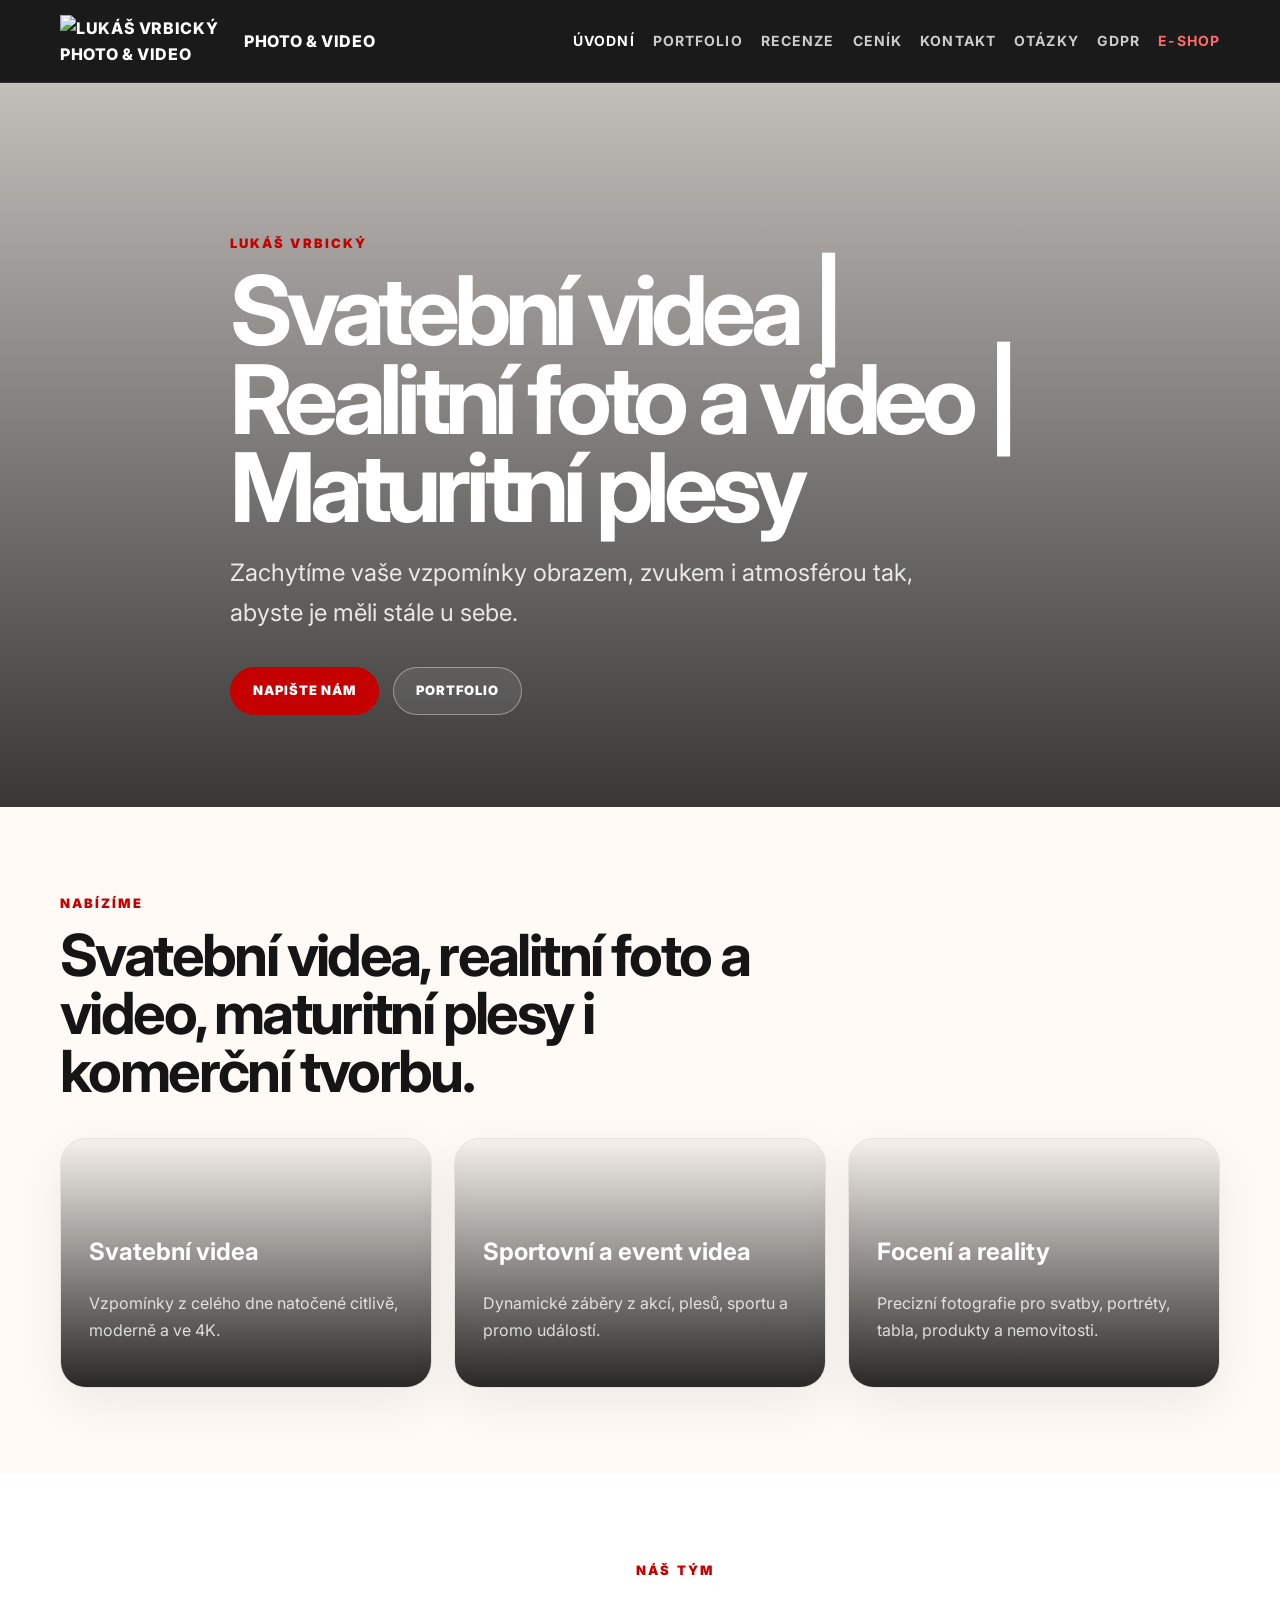
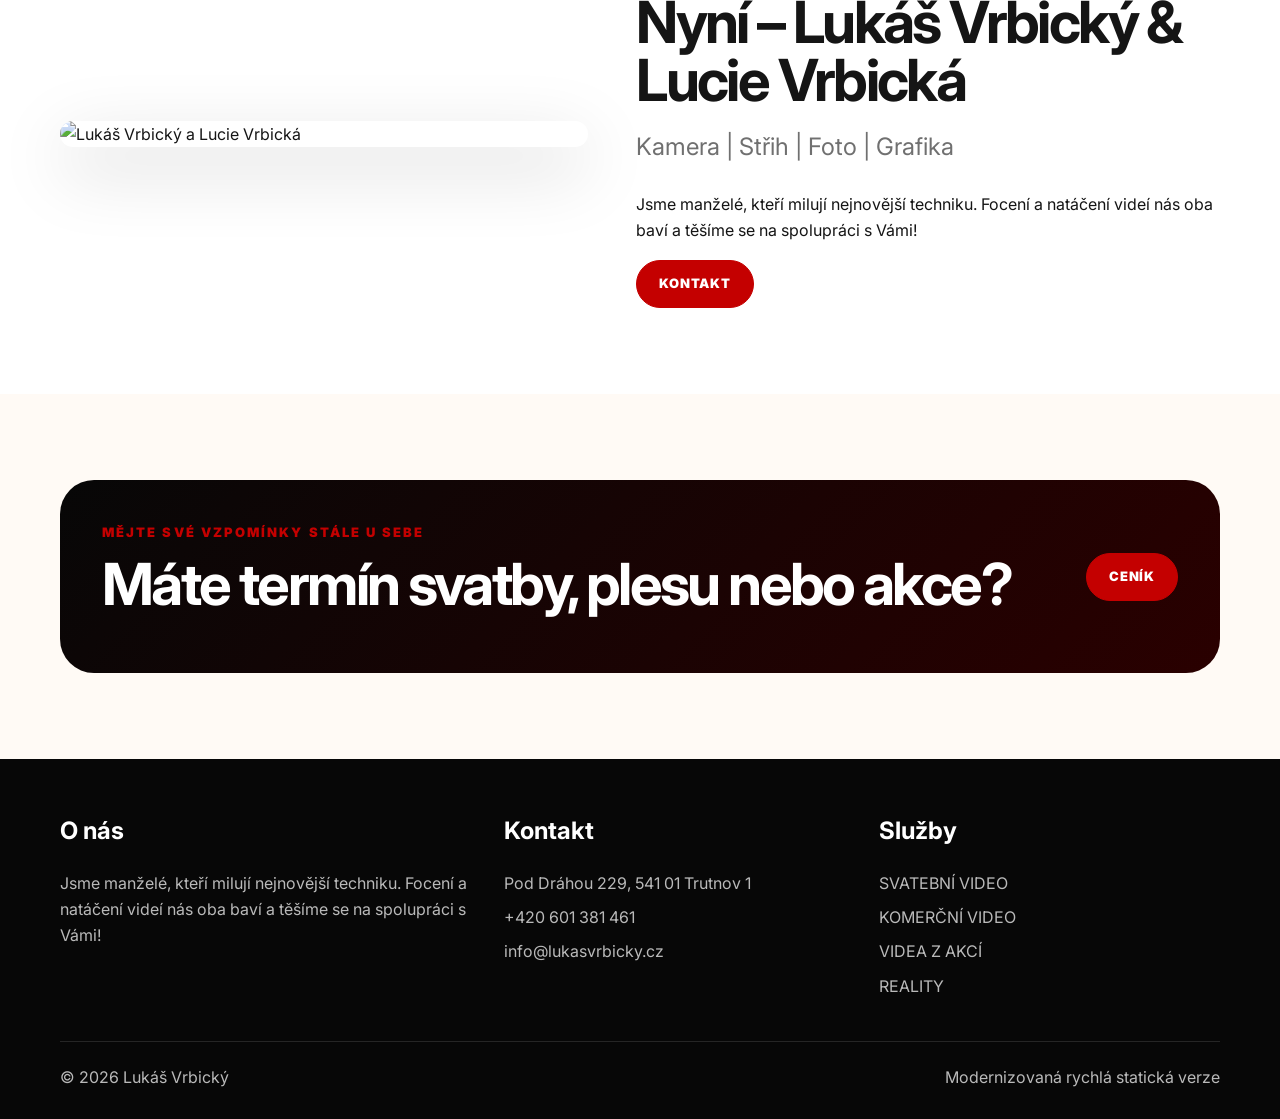
==== index.html @ 6b1851ac "Merge branch 'main' into codex/vytvorit-novou-verzi-webovych-stranek-ywqjol" ====
<!doctype html>
<html lang="cs">
<head>
  <meta charset="utf-8">
  <meta name="viewport" content="width=device-width, initial-scale=1">
  <meta name="description" content="Svatební videa, realitní foto a video a maturitní plesy.">
  <title>Úvodní | Lukáš Vrbický Photo & Video</title>
  <link rel="preconnect" href="https://fonts.googleapis.com">
  <link rel="preconnect" href="https://fonts.gstatic.com" crossorigin>
  <link href="https://fonts.googleapis.com/css2?family=Inter:wght@400;600;700;800;900&display=swap" rel="stylesheet">
  <link rel="stylesheet" href="styles.css">
</head>
<body>
<header class="site-header">
  <div class="container header-inner">
    <a class="logo" href="index.html"><img src="https://lukasvrbicky.cz/wp-content/uploads/2019/08/finalWhite.png" alt="Lukáš Vrbický Photo & Video" loading="eager"><span>Photo & Video</span></a>
    <button class="nav-toggle" data-nav-toggle type="button" aria-expanded="false">Menu</button>
    <nav class="nav" data-nav><a class="active" href="index.html">Úvodní</a><a class="" href="portfolio.html">Portfolio</a><a class="" href="recenze.html">Recenze</a><a class="" href="cenik.html">Ceník</a><a class="" href="kontakt.html">Kontakt</a><a class="" href="otazky.html">Otázky</a><a class="" href="gdpr.html">GDPR</a><a class="eshop" href="https://motis.cz/">E-shop</a></nav>
  </div>
</header>
<main><section class="hero"><div class="container hero-content"><p class="eyebrow">Lukáš Vrbický</p><h1>Svatební videa | Realitní foto a video | Maturitní plesy</h1><p class="lead">Zachytíme vaše vzpomínky obrazem, zvukem i atmosférou tak, abyste je měli stále u sebe.</p><div class="actions"><a class="button primary" href="kontakt.html">Napište nám</a><a class="button light" href="portfolio.html">Portfolio</a></div></div></section><section class="section"><div class="container"><div class="section-head"><p class="eyebrow">Nabízíme</p><h2>Svatební videa, realitní foto a video, maturitní plesy i komerční tvorbu.</h2></div><div class="grid grid-3">
<article class="card service-card" style="--image:url(https://lukasvrbicky.cz/wp-content/uploads/2019/12/cover-1200x600.jpg)"><h3>Svatební videa</h3><p>Vzpomínky z celého dne natočené citlivě, moderně a ve 4K.</p></article>
<article class="card service-card" style="--image:url(https://lukasvrbicky.cz/wp-content/uploads/2018/10/downhill_cover.jpg)"><h3>Sportovní a event videa</h3><p>Dynamické záběry z akcí, plesů, sportu a promo událostí.</p></article>
<article class="card service-card" style="--image:url(https://lukasvrbicky.cz/wp-content/uploads/2018/02/laska.jpg)"><h3>Focení a reality</h3><p>Precizní fotografie pro svatby, portréty, tabla, produkty a nemovitosti.</p></article>
</div></div></section><section class="section alt"><div class="container split"><img class="team-photo" src="https://lukasvrbicky.cz/wp-content/uploads/2025/09/nas_tym_rodina.jpg" alt="Lukáš Vrbický a Lucie Vrbická" loading="lazy"><div><p class="eyebrow">Náš tým</p><h2>Nyní – Lukáš Vrbický & Lucie Vrbická</h2><p class="lead" style="color:var(--muted)">Kamera | Střih | Foto | Grafika</p><p>Jsme manželé, kteří milují nejnovější techniku. Focení a natáčení videí nás oba baví a těšíme se na spolupráci s Vámi!</p><a class="button primary" href="kontakt.html">Kontakt</a></div></div></section><section class="section"><div class="container cta"><div><p class="eyebrow">Mějte své vzpomínky stále u sebe</p><h2>Máte termín svatby, plesu nebo akce?</h2></div><a class="button primary" href="cenik.html">Ceník</a></div></section></main>
<footer class="footer">
  <div class="container footer-grid">
    <div><h3>O nás</h3><p>Jsme manželé, kteří milují nejnovější techniku. Focení a natáčení videí nás oba baví a těšíme se na spolupráci s Vámi!</p></div>
    <div><h3>Kontakt</h3><a href="https://maps.google.com/?q=Pod+Dr%C3%A1hou+229,+541+01+Trutnov">Pod Dráhou 229, 541 01 Trutnov 1</a><a href="tel:+420601381461">+420 601 381 461</a><a href="mailto:info@lukasvrbicky.cz">info@lukasvrbicky.cz</a></div>
    <div><h3>Služby</h3><a href="portfolio.html">SVATEBNÍ VIDEO</a><a href="portfolio.html">KOMERČNÍ VIDEO</a><a href="portfolio.html">VIDEA Z AKCÍ</a><a href="portfolio.html">REALITY</a></div>
  </div>
  <div class="container footer-bottom"><span>© <span data-year></span> Lukáš Vrbický</span><span>Modernizovaná rychlá statická verze</span></div>
</footer>
<script src="script.js"></script>
</body>
</html>
---- styles.css ----
:root {
  --red: #c40000;
  --red-dark: #8e0000;
  --black: #070707;
  --ink: #151515;
  --muted: #707070;
  --line: #e8e2dc;
  --paper: #fffaf5;
  --white: #ffffff;
  --shadow: 0 22px 70px rgba(0, 0, 0, .18);
}
* { box-sizing: border-box; }
html { scroll-behavior: smooth; }
body { margin: 0; font-family: Inter, Arial, sans-serif; color: var(--ink); background: var(--paper); line-height: 1.65; }
a { color: inherit; text-decoration: none; }
img { max-width: 100%; display: block; }
.container { width: min(1160px, calc(100% - 40px)); margin: 0 auto; }
.site-header { position: sticky; top: 0; z-index: 20; background: rgba(7,7,7,.92); backdrop-filter: blur(18px); border-bottom: 1px solid rgba(255,255,255,.1); }
.header-inner { min-height: 82px; display: flex; align-items: center; justify-content: space-between; gap: 24px; }
.logo { display: flex; align-items: center; gap: 14px; color: var(--white); font-weight: 800; letter-spacing: .04em; text-transform: uppercase; }
.logo img { width: 170px; height: auto; }
.nav { display: flex; align-items: center; gap: 18px; color: rgba(255,255,255,.78); font-size: 14px; font-weight: 700; text-transform: uppercase; letter-spacing: .08em; }
.nav a:hover, .nav a.active { color: var(--white); }
.nav .eshop { color: #ff6b6b; }
.nav-toggle { display: none; background: transparent; border: 1px solid rgba(255,255,255,.25); color: #fff; border-radius: 999px; padding: 10px 14px; font-weight: 800; }
.hero { position: relative; min-height: 690px; display: grid; align-items: end; color: var(--white); background: linear-gradient(180deg, rgba(0,0,0,.24), rgba(0,0,0,.78)), var(--hero-image, url('https://lukasvrbicky.cz/wp-content/uploads/2019/12/cover-1200x600.jpg')) center/cover; }
.hero.compact { min-height: 360px; }
.hero-content { padding: 150px 0 92px; max-width: 820px; }
.eyebrow { margin: 0 0 12px; color: var(--red); font-weight: 900; letter-spacing: .16em; text-transform: uppercase; font-size: 13px; }
h1, h2, h3, p { margin-top: 0; }
h1 { font-size: clamp(46px, 8vw, 96px); line-height: .92; letter-spacing: -.065em; margin-bottom: 22px; }
h2 { font-size: clamp(32px, 5vw, 58px); line-height: 1; letter-spacing: -.045em; margin-bottom: 18px; }
h3 { font-size: 24px; line-height: 1.18; }
.lead { font-size: clamp(18px, 2vw, 24px); color: rgba(255,255,255,.86); max-width: 720px; }
.actions { display: flex; flex-wrap: wrap; gap: 14px; margin-top: 34px; }
.button { display: inline-flex; align-items: center; justify-content: center; min-height: 48px; padding: 0 22px; border-radius: 999px; border: 1px solid var(--line); font-weight: 900; text-transform: uppercase; letter-spacing: .06em; font-size: 13px; }
.button.primary { background: var(--red); border-color: var(--red); color: #fff; }
.button.primary:hover { background: var(--red-dark); }
.button.light { color: #fff; border-color: rgba(255,255,255,.38); background: rgba(255,255,255,.08); }
.section { padding: 86px 0; }
.section.alt { background: #fff; }
.section-head { max-width: 760px; margin-bottom: 38px; }
.grid { display: grid; gap: 22px; }
.grid-3 { grid-template-columns: repeat(3, 1fr); }
.grid-2 { grid-template-columns: repeat(2, 1fr); }
.card { background: #fff; border: 1px solid var(--line); border-radius: 26px; padding: 28px; box-shadow: 0 16px 50px rgba(0,0,0,.07); overflow: hidden; }
.service-card { min-height: 250px; display: flex; flex-direction: column; justify-content: flex-end; background: linear-gradient(180deg, rgba(0,0,0,.04), rgba(0,0,0,.84)), var(--image) center/cover; color: #fff; }
.service-card p { color: rgba(255,255,255,.8); }
.project-card { padding: 0; }
.project-card img { width: 100%; aspect-ratio: 16/10; object-fit: cover; }
.project-body { padding: 24px; }
.meta { color: var(--red); font-size: 13px; font-weight: 900; text-transform: uppercase; letter-spacing: .12em; }
.split { display: grid; grid-template-columns: .95fr 1.05fr; gap: 48px; align-items: center; }
.team-photo { border-radius: 32px; box-shadow: var(--shadow); }
.price { font-size: 42px; font-weight: 900; letter-spacing: -.04em; color: var(--red); }
.list { padding-left: 20px; color: var(--muted); }
.quote { border-left: 4px solid var(--red); padding-left: 20px; color: #333; }
.cta { background: linear-gradient(135deg, var(--black), #2a0000); color: #fff; border-radius: 34px; padding: 42px; display: flex; justify-content: space-between; gap: 30px; align-items: center; }
.footer { background: var(--black); color: rgba(255,255,255,.72); padding: 58px 0 28px; }
.footer-grid { display: grid; grid-template-columns: 1.2fr 1fr 1fr; gap: 34px; margin-bottom: 34px; }
.footer h3 { color: #fff; }
.footer a { display: block; margin: 8px 0; }
.footer-bottom { border-top: 1px solid rgba(255,255,255,.12); padding-top: 22px; display: flex; justify-content: space-between; gap: 20px; }
.form { display: grid; gap: 14px; }
.input, textarea, select { width: 100%; border: 1px solid var(--line); border-radius: 16px; padding: 14px 16px; font: inherit; background: #fff; }
textarea { min-height: 150px; }
@media (max-width: 900px) {
  .nav-toggle { display: inline-flex; }
  .nav { position: absolute; left: 20px; right: 20px; top: 82px; display: none; flex-direction: column; align-items: stretch; background: #111; border: 1px solid rgba(255,255,255,.14); border-radius: 22px; padding: 18px; }
  .nav.is-open { display: flex; }
  .grid-3, .grid-2, .split, .footer-grid { grid-template-columns: 1fr; }
  .hero { min-height: 620px; }
  .cta, .footer-bottom { flex-direction: column; align-items: flex-start; }
  .logo img { width: 132px; }
}
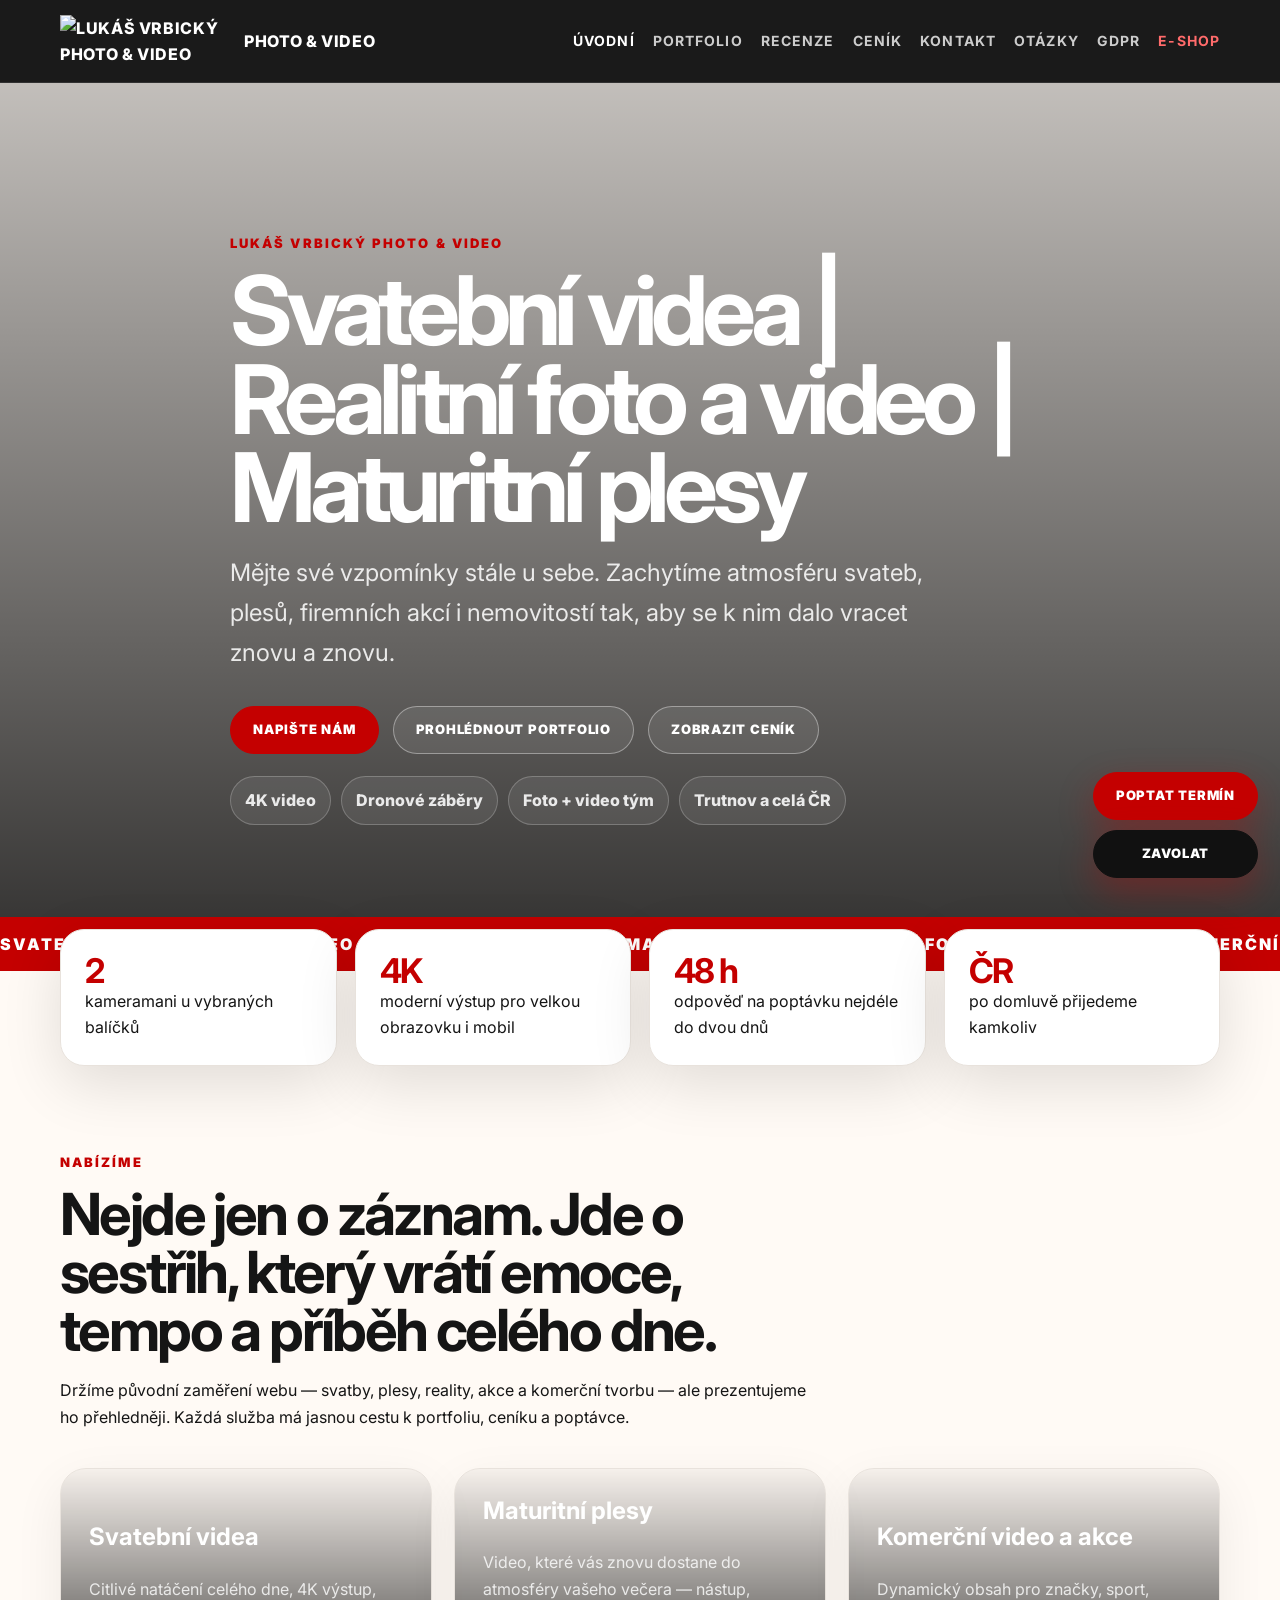
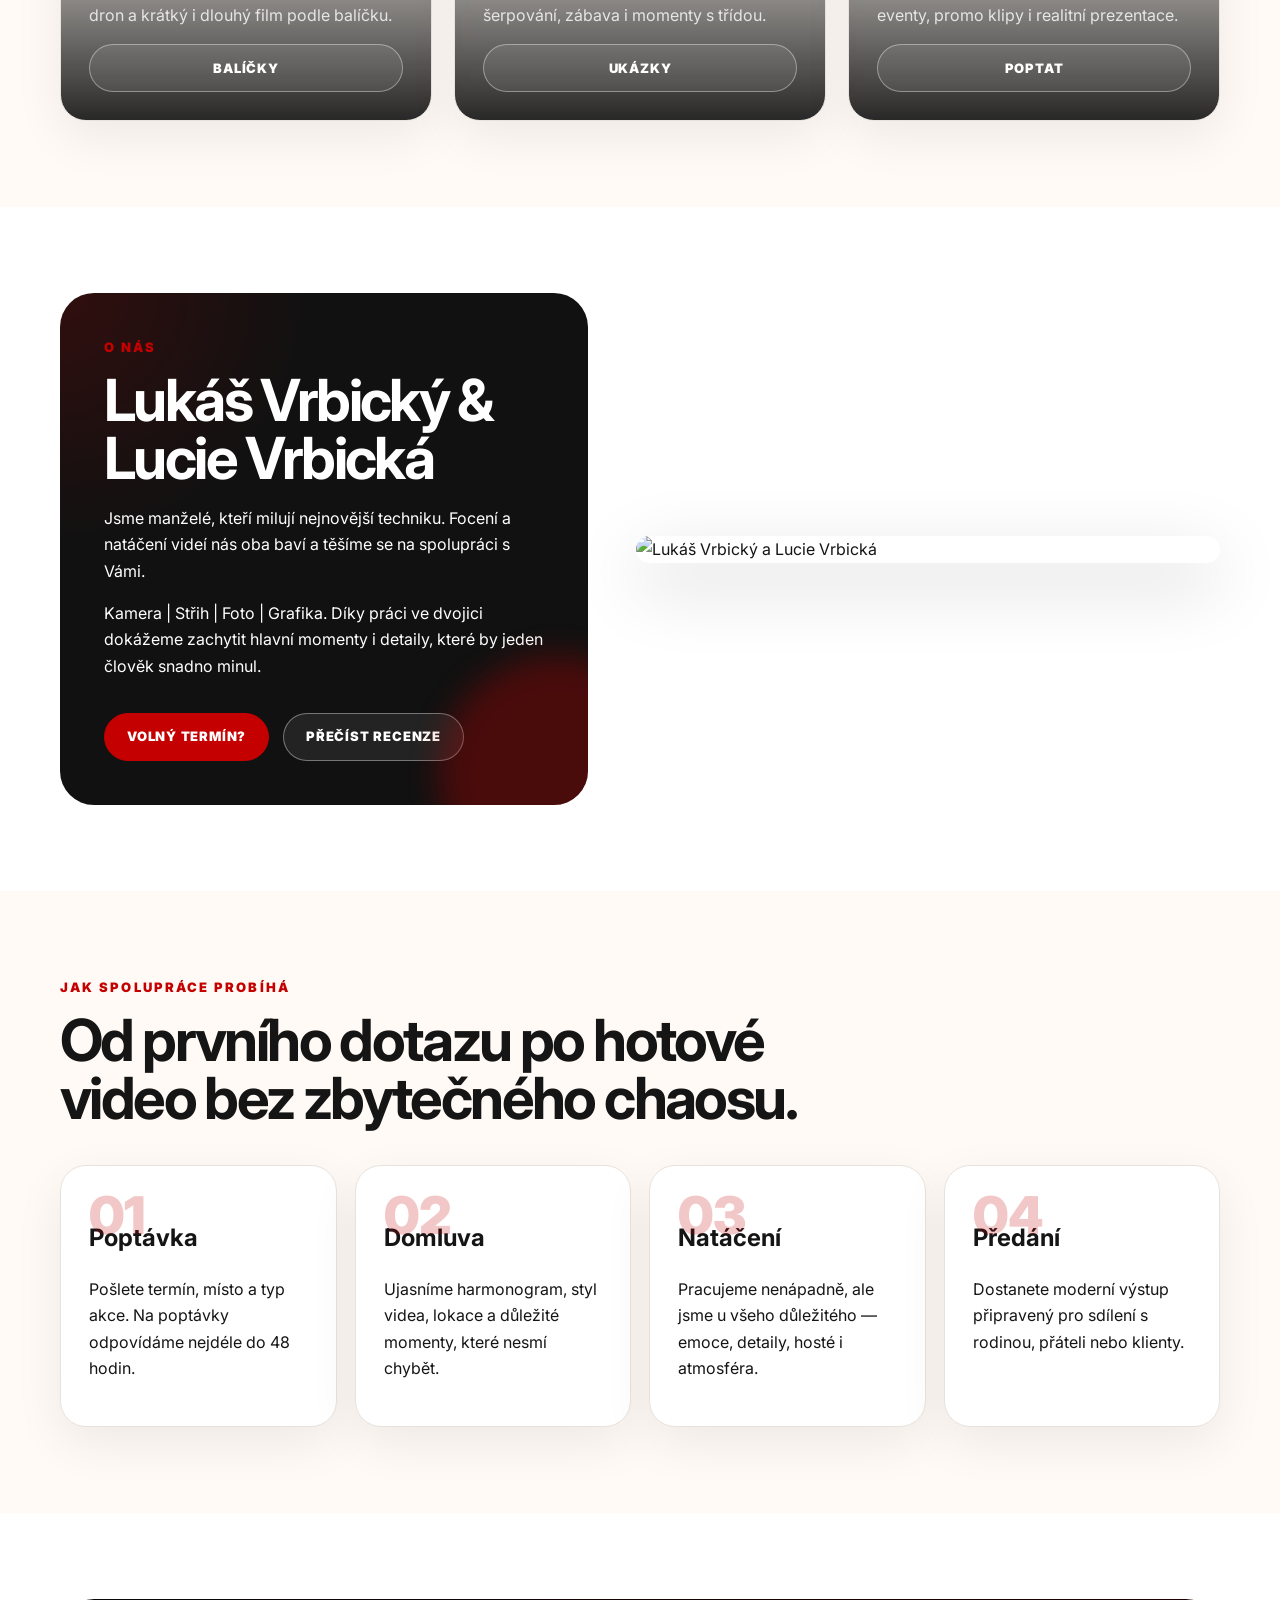
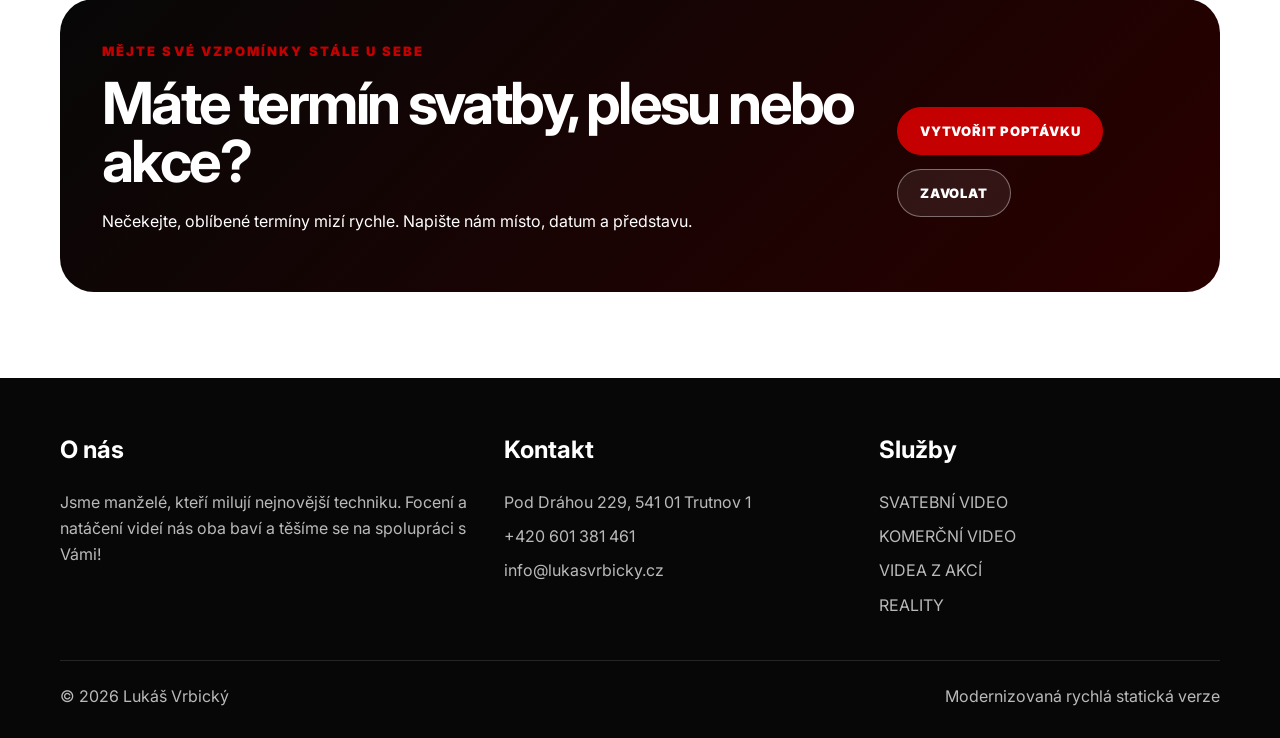
==== commit 1695c0b2: "Enhance CTAs content and animations" ====
--- a/index.html
+++ b/index.html
@@ -18,11 +18,8 @@
     <nav class="nav" data-nav><a class="active" href="index.html">Úvodní</a><a class="" href="portfolio.html">Portfolio</a><a class="" href="recenze.html">Recenze</a><a class="" href="cenik.html">Ceník</a><a class="" href="kontakt.html">Kontakt</a><a class="" href="otazky.html">Otázky</a><a class="" href="gdpr.html">GDPR</a><a class="eshop" href="https://motis.cz/">E-shop</a></nav>
   </div>
 </header>
-<main><section class="hero"><div class="container hero-content"><p class="eyebrow">Lukáš Vrbický</p><h1>Svatební videa | Realitní foto a video | Maturitní plesy</h1><p class="lead">Zachytíme vaše vzpomínky obrazem, zvukem i atmosférou tak, abyste je měli stále u sebe.</p><div class="actions"><a class="button primary" href="kontakt.html">Napište nám</a><a class="button light" href="portfolio.html">Portfolio</a></div></div></section><section class="section"><div class="container"><div class="section-head"><p class="eyebrow">Nabízíme</p><h2>Svatební videa, realitní foto a video, maturitní plesy i komerční tvorbu.</h2></div><div class="grid grid-3">
-<article class="card service-card" style="--image:url(https://lukasvrbicky.cz/wp-content/uploads/2019/12/cover-1200x600.jpg)"><h3>Svatební videa</h3><p>Vzpomínky z celého dne natočené citlivě, moderně a ve 4K.</p></article>
-<article class="card service-card" style="--image:url(https://lukasvrbicky.cz/wp-content/uploads/2018/10/downhill_cover.jpg)"><h3>Sportovní a event videa</h3><p>Dynamické záběry z akcí, plesů, sportu a promo událostí.</p></article>
-<article class="card service-card" style="--image:url(https://lukasvrbicky.cz/wp-content/uploads/2018/02/laska.jpg)"><h3>Focení a reality</h3><p>Precizní fotografie pro svatby, portréty, tabla, produkty a nemovitosti.</p></article>
-</div></div></section><section class="section alt"><div class="container split"><img class="team-photo" src="https://lukasvrbicky.cz/wp-content/uploads/2025/09/nas_tym_rodina.jpg" alt="Lukáš Vrbický a Lucie Vrbická" loading="lazy"><div><p class="eyebrow">Náš tým</p><h2>Nyní – Lukáš Vrbický & Lucie Vrbická</h2><p class="lead" style="color:var(--muted)">Kamera | Střih | Foto | Grafika</p><p>Jsme manželé, kteří milují nejnovější techniku. Focení a natáčení videí nás oba baví a těšíme se na spolupráci s Vámi!</p><a class="button primary" href="kontakt.html">Kontakt</a></div></div></section><section class="section"><div class="container cta"><div><p class="eyebrow">Mějte své vzpomínky stále u sebe</p><h2>Máte termín svatby, plesu nebo akce?</h2></div><a class="button primary" href="cenik.html">Ceník</a></div></section></main>
+<main><section class="hero"><div class="container hero-content reveal"><p class="eyebrow">Lukáš Vrbický Photo & Video</p><h1>Svatební videa | Realitní foto a video | Maturitní plesy</h1><p class="lead">Mějte své vzpomínky stále u sebe. Zachytíme atmosféru svateb, plesů, firemních akcí i nemovitostí tak, aby se k nim dalo vracet znovu a znovu.</p><div class="actions"><a class="button primary" href="kontakt.html">Napište nám</a><a class="button light" href="portfolio.html">Prohlédnout portfolio</a><a class="button light" href="cenik.html">Zobrazit ceník</a></div><div class="kicker-row"><span class="kicker">4K video</span><span class="kicker">Dronové záběry</span><span class="kicker">Foto + video tým</span><span class="kicker">Trutnov a celá ČR</span></div></div></section><div class="marquee"><span>SVATEBNÍ VIDEO • KOMERČNÍ VIDEO • VIDEA Z AKCÍ • REALITY • MATURITNÍ PLESY • SVATEBNÍ FOTO • SVATEBNÍ VIDEO • KOMERČNÍ VIDEO • VIDEA Z AKCÍ • REALITY • </span></div><section class="container stats"><article class="stat reveal"><strong>2</strong><span>kameramani u vybraných balíčků</span></article><article class="stat reveal"><strong>4K</strong><span>moderní výstup pro velkou obrazovku i mobil</span></article><article class="stat reveal"><strong>48 h</strong><span>odpověď na poptávku nejdéle do dvou dnů</span></article><article class="stat reveal"><strong>ČR</strong><span>po domluvě přijedeme kamkoliv</span></article></section><section class="section"><div class="container"><div class="section-head"><p class="eyebrow">Nabízíme</p><h2>Nejde jen o záznam. Jde o sestřih, který vrátí emoce, tempo a příběh celého dne.</h2><p>Držíme původní zaměření webu — svatby, plesy, reality, akce a komerční tvorbu — ale prezentujeme ho přehledněji. Každá služba má jasnou cestu k portfoliu, ceníku a poptávce.</p></div><div class="grid grid-3"><article class="card service-card reveal" style="--image:url(https://lukasvrbicky.cz/wp-content/uploads/2019/12/cover-1200x600.jpg)"><h3>Svatební videa</h3><p>Citlivé natáčení celého dne, 4K výstup, dron a krátký i dlouhý film podle balíčku.</p><a class="button light" href="cenik.html">Balíčky</a></article><article class="card service-card reveal" style="--image:url(https://lukasvrbicky.cz/wp-content/uploads/2018/02/maturitni-ples.jpg)"><h3>Maturitní plesy</h3><p>Video, které vás znovu dostane do atmosféry vašeho večera — nástup, šerpování, zábava i momenty s třídou.</p><a class="button light" href="portfolio.html">Ukázky</a></article><article class="card service-card reveal" style="--image:url(https://lukasvrbicky.cz/wp-content/uploads/2018/10/downhill_cover.jpg)"><h3>Komerční video a akce</h3><p>Dynamický obsah pro značky, sport, eventy, promo klipy i realitní prezentace.</p><a class="button light" href="kontakt.html">Poptat</a></article></div></div></section><section class="section alt"><div class="container split"><div class="story-panel reveal"><p class="eyebrow">O nás</p><h2>Lukáš Vrbický & Lucie Vrbická</h2><p>Jsme manželé, kteří milují nejnovější techniku. Focení a natáčení videí nás oba baví a těšíme se na spolupráci s Vámi.</p><p>Kamera | Střih | Foto | Grafika. Díky práci ve dvojici dokážeme zachytit hlavní momenty i detaily, které by jeden člověk snadno minul.</p><div class="actions"><a class="button primary" href="kontakt.html">Volný termín?</a><a class="button light" href="recenze.html">Přečíst recenze</a></div></div><img class="team-photo reveal" src="https://lukasvrbicky.cz/wp-content/uploads/2025/09/nas_tym_rodina.jpg" alt="Lukáš Vrbický a Lucie Vrbická" loading="lazy"></div></section><section class="section"><div class="container"><div class="section-head"><p class="eyebrow">Jak spolupráce probíhá</p><h2>Od prvního dotazu po hotové video bez zbytečného chaosu.</h2></div><div class="steps"><article class="card step reveal"><h3>Poptávka</h3><p>Pošlete termín, místo a typ akce. Na poptávky odpovídáme nejdéle do 48 hodin.</p></article><article class="card step reveal"><h3>Domluva</h3><p>Ujasníme harmonogram, styl videa, lokace a důležité momenty, které nesmí chybět.</p></article><article class="card step reveal"><h3>Natáčení</h3><p>Pracujeme nenápadně, ale jsme u všeho důležitého — emoce, detaily, hosté i atmosféra.</p></article><article class="card step reveal"><h3>Předání</h3><p>Dostanete moderní výstup připravený pro sdílení s rodinou, přáteli nebo klienty.</p></article></div></div></section><section class="section alt"><div class="container cta"><div><p class="eyebrow">Mějte své vzpomínky stále u sebe</p><h2>Máte termín svatby, plesu nebo akce?</h2><p>Nečekejte, oblíbené termíny mizí rychle. Napište nám místo, datum a představu.</p></div><div class="actions"><a class="button primary" href="kontakt.html">Vytvořit poptávku</a><a class="button light" href="tel:+420601381461">Zavolat</a></div></div></section></main>
+<div class="floating-cta"><a class="button primary" href="kontakt.html">Poptat termín</a><a class="button light" href="tel:+420601381461">Zavolat</a></div>
 <footer class="footer">
   <div class="container footer-grid">
     <div><h3>O nás</h3><p>Jsme manželé, kteří milují nejnovější techniku. Focení a natáčení videí nás oba baví a těšíme se na spolupráci s Vámi!</p></div>
@@ -33,4 +30,4 @@
 </footer>
 <script src="script.js"></script>
 </body>
-</html>
+</html>
--- a/styles.css
+++ b/styles.css
@@ -73,3 +73,32 @@
   .cta, .footer-bottom { flex-direction: column; align-items: flex-start; }
   .logo img { width: 132px; }
 }
+
+/* Creative motion + conversion elements */
+.floating-cta { position: fixed; right: 22px; bottom: 22px; z-index: 30; display: grid; gap: 10px; }
+.floating-cta a { box-shadow: 0 14px 36px rgba(196,0,0,.32); }
+.kicker-row { display: flex; flex-wrap: wrap; gap: 10px; margin-top: 22px; }
+.kicker { display: inline-flex; align-items: center; gap: 8px; padding: 10px 14px; border: 1px solid rgba(255,255,255,.22); border-radius: 999px; background: rgba(255,255,255,.08); color: rgba(255,255,255,.88); font-weight: 800; }
+.stats { display: grid; grid-template-columns: repeat(4, 1fr); gap: 18px; margin-top: -42px; position: relative; z-index: 3; }
+.stat { background: #fff; border: 1px solid var(--line); border-radius: 24px; padding: 24px; box-shadow: 0 18px 60px rgba(0,0,0,.12); }
+.stat strong { display: block; color: var(--red); font-size: 34px; line-height: 1; letter-spacing: -.05em; }
+.story-panel { position: relative; overflow: hidden; border-radius: 34px; padding: 44px; background: radial-gradient(circle at 0 0, rgba(196,0,0,.18), transparent 34%), #111; color: #fff; }
+.story-panel::after { content: ""; position: absolute; inset: auto -90px -90px auto; width: 240px; height: 240px; background: var(--red); border-radius: 50%; filter: blur(16px); opacity: .32; animation: pulseGlow 5s ease-in-out infinite; }
+.steps { counter-reset: step; display: grid; grid-template-columns: repeat(4, 1fr); gap: 18px; }
+.step { position: relative; padding-top: 58px; }
+.step::before { counter-increment: step; content: "0" counter(step); position: absolute; top: 24px; left: 28px; color: rgba(196,0,0,.22); font-size: 52px; font-weight: 900; line-height: 1; }
+.marquee { overflow: hidden; background: var(--red); color: #fff; padding: 14px 0; font-weight: 900; text-transform: uppercase; letter-spacing: .12em; }
+.marquee span { display: inline-block; white-space: nowrap; animation: marquee 24s linear infinite; }
+.video-frame { aspect-ratio: 16/9; border: 0; width: 100%; border-radius: 28px; box-shadow: var(--shadow); background: #111; }
+.gallery-strip { display: grid; grid-template-columns: 1.2fr .8fr 1fr; gap: 18px; }
+.gallery-strip img { width: 100%; height: 100%; min-height: 260px; object-fit: cover; border-radius: 28px; box-shadow: 0 16px 48px rgba(0,0,0,.14); }
+.reveal { animation: revealUp .8s ease both; }
+.reveal:nth-child(2) { animation-delay: .08s; }
+.reveal:nth-child(3) { animation-delay: .16s; }
+.reveal:nth-child(4) { animation-delay: .24s; }
+@keyframes revealUp { from { opacity: 0; transform: translateY(26px); } to { opacity: 1; transform: translateY(0); } }
+@keyframes pulseGlow { 0%, 100% { transform: scale(.92); opacity: .24; } 50% { transform: scale(1.08); opacity: .42; } }
+@keyframes marquee { from { transform: translateX(0); } to { transform: translateX(-50%); } }
+@media (prefers-reduced-motion: reduce) { *, *::before, *::after { animation-duration: .01ms !important; animation-iteration-count: 1 !important; scroll-behavior: auto !important; } }
+@media (max-width: 900px) { .stats, .steps, .gallery-strip { grid-template-columns: 1fr; } .floating-cta { left: 20px; right: 20px; } .floating-cta .button { width: 100%; } }
+.floating-cta .light { background: #111; color: #fff; border-color: #111; }
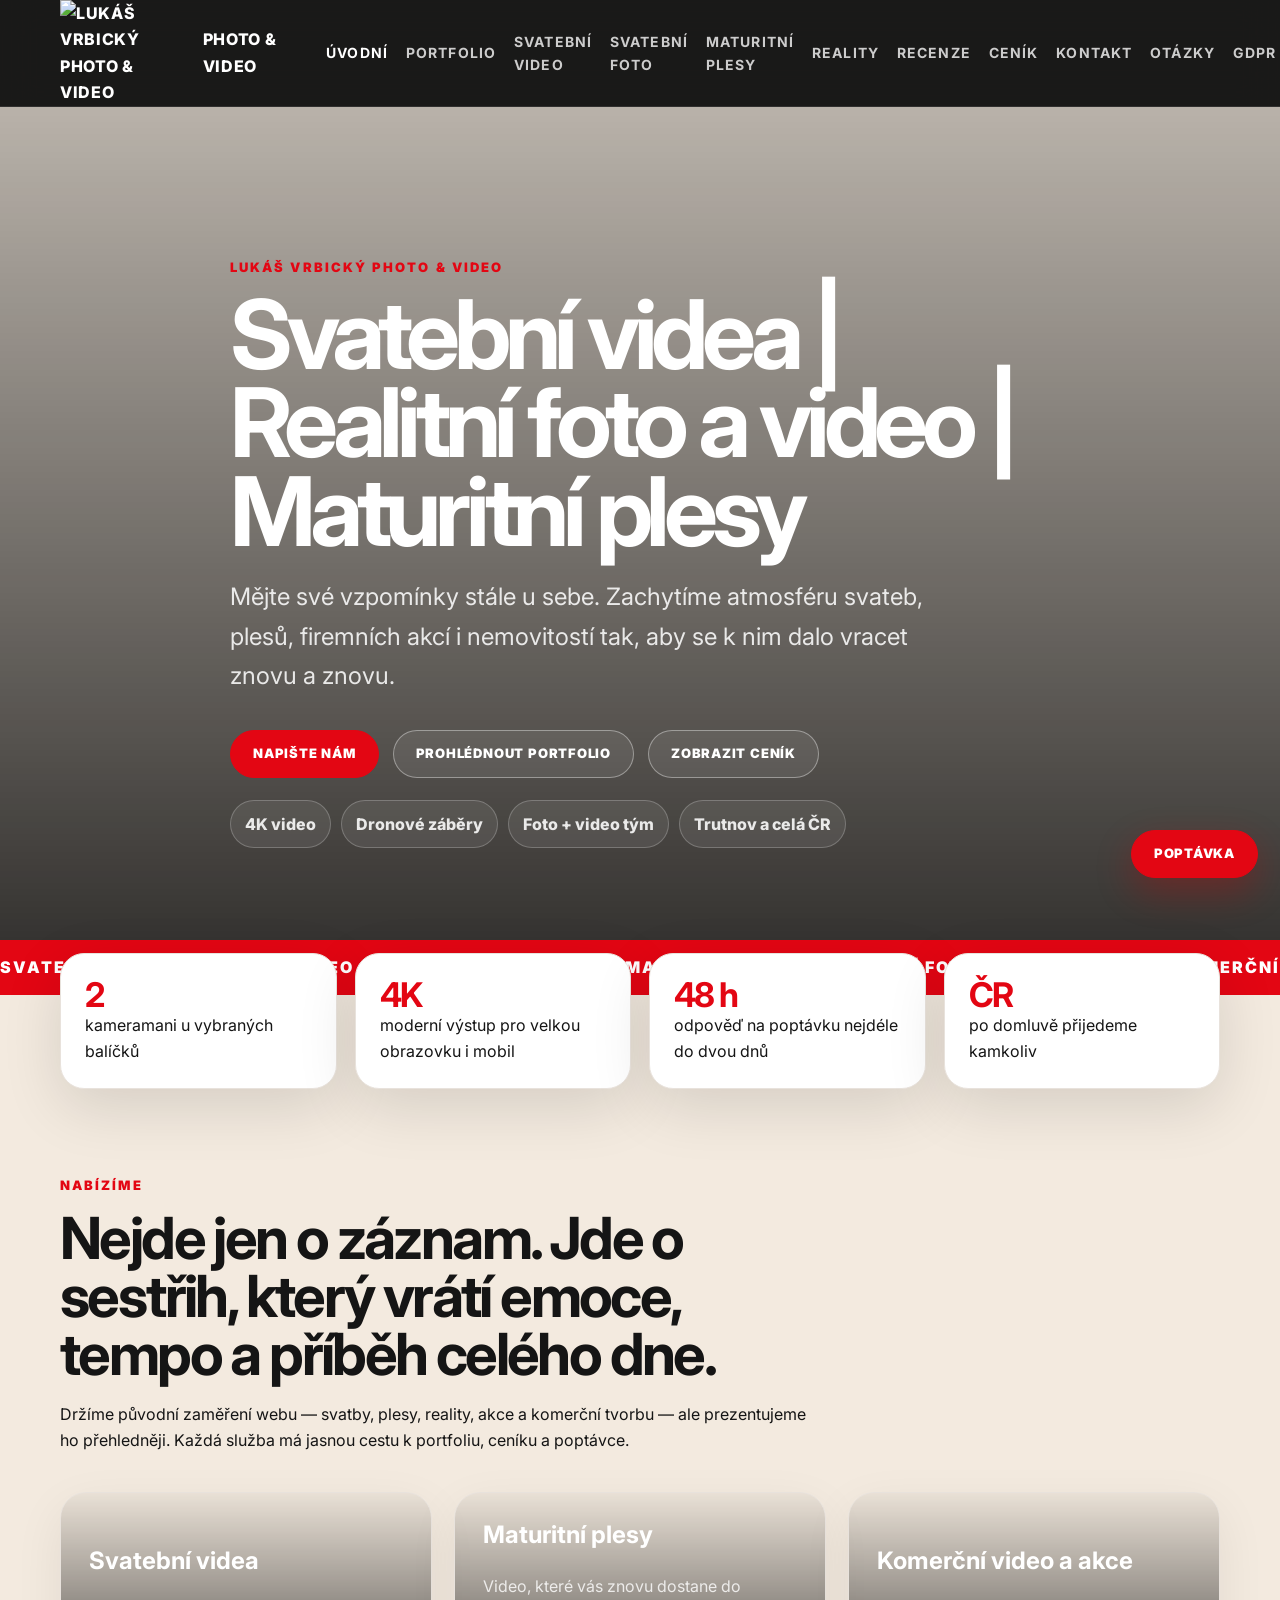
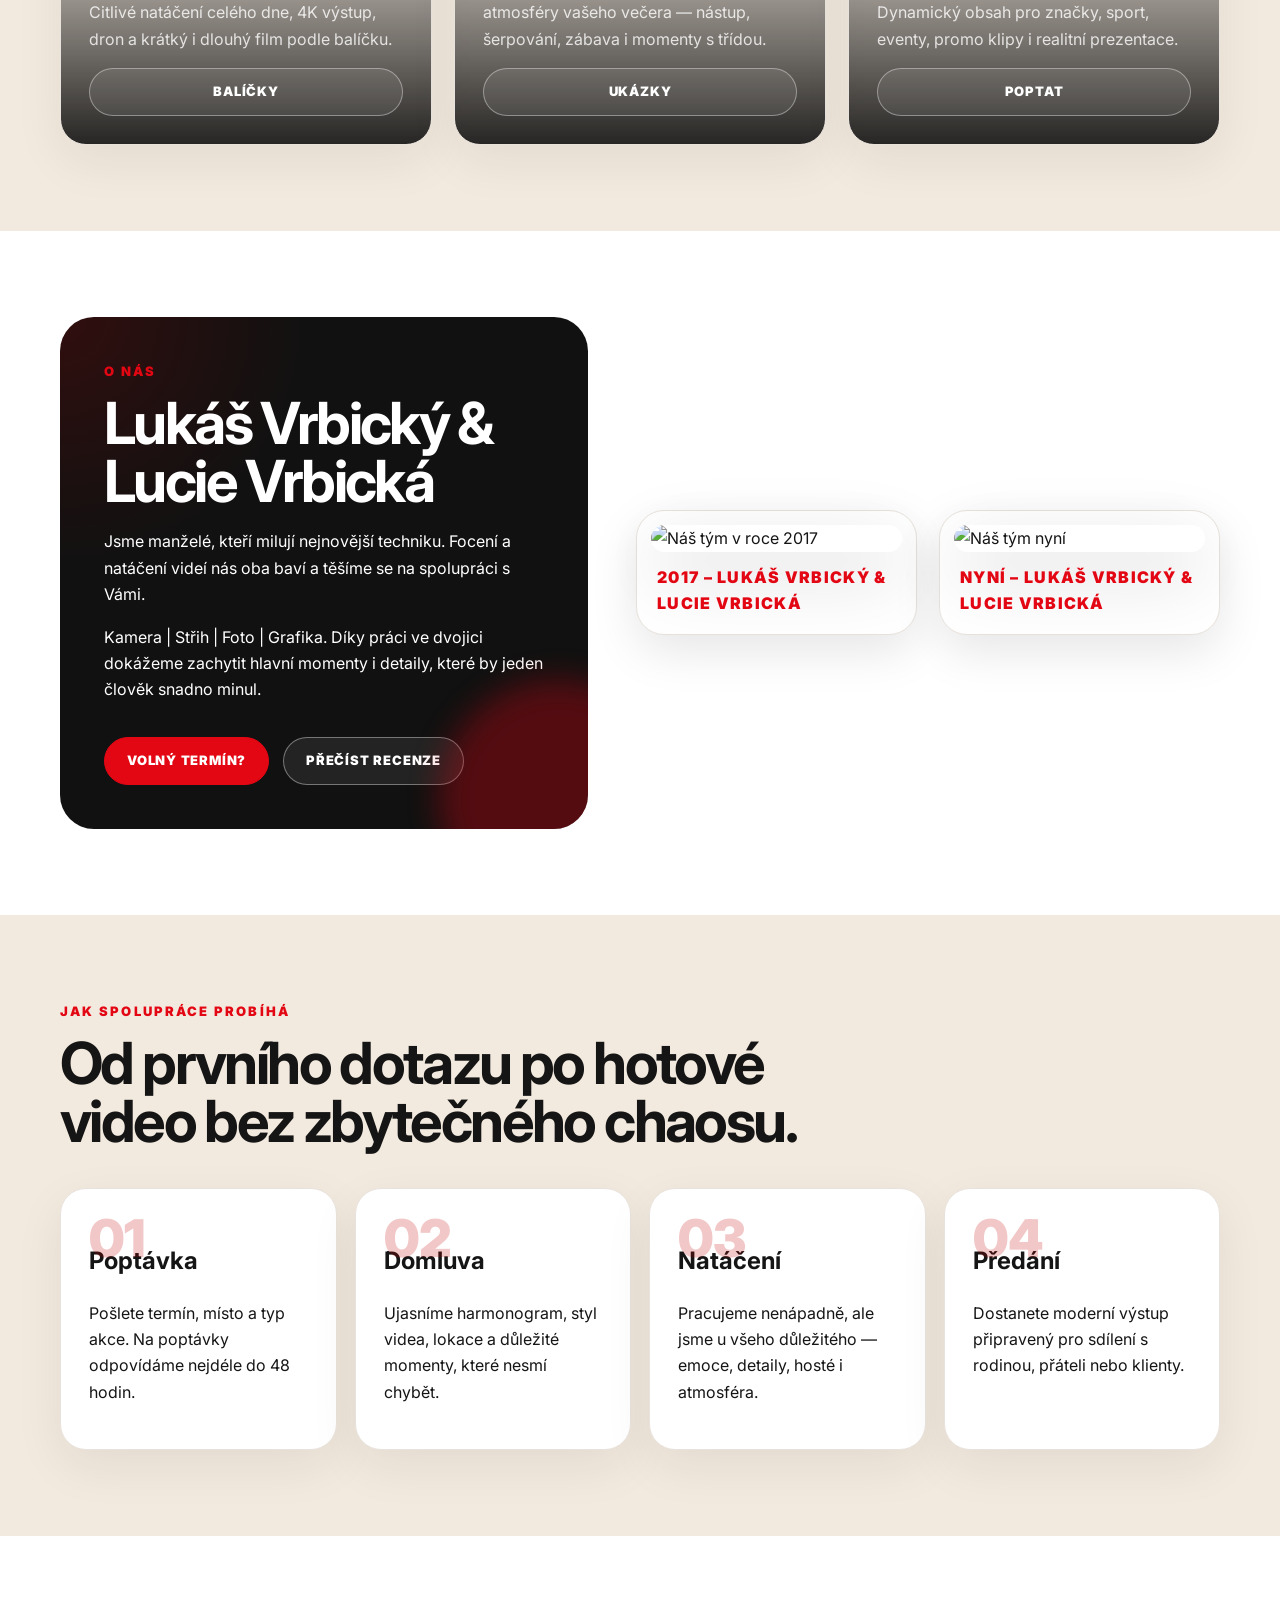
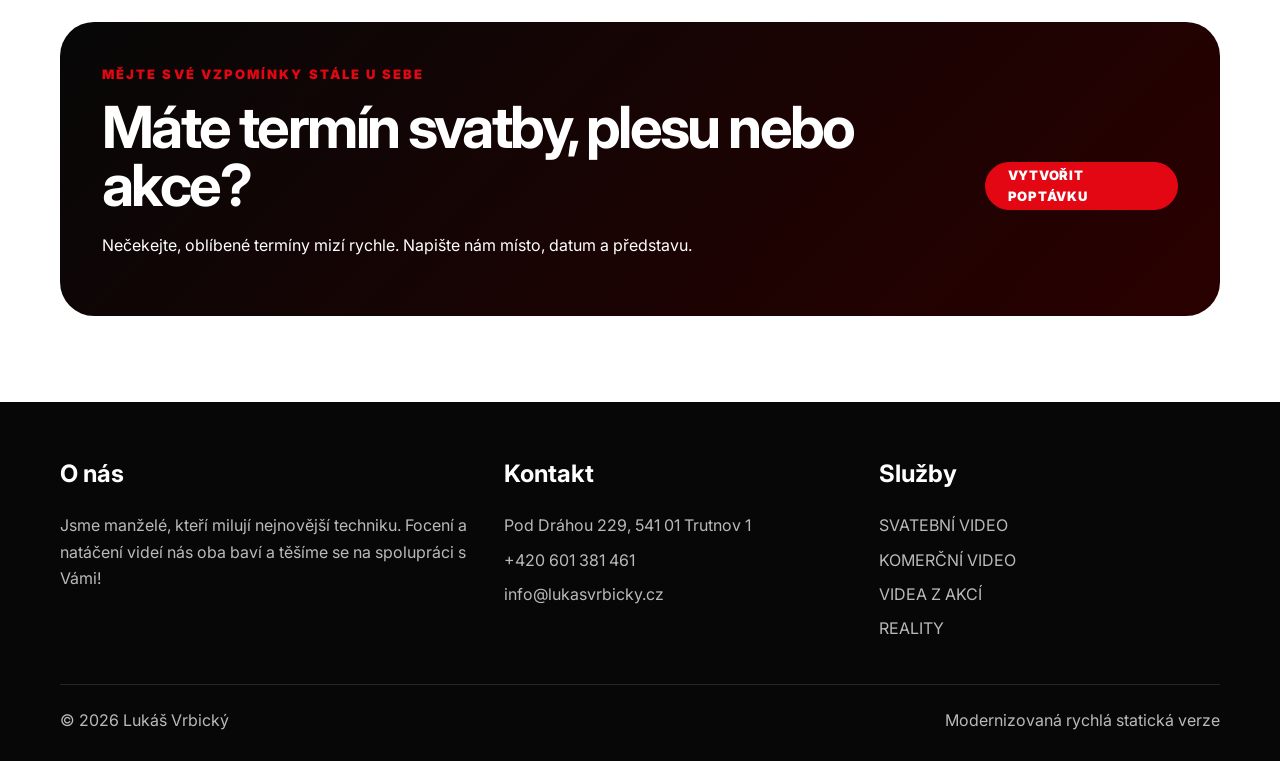
==== commit 45be9c61: "Add media pages GDPR and visual refinements" ====
--- a/index.html
+++ b/index.html
@@ -15,11 +15,11 @@
   <div class="container header-inner">
     <a class="logo" href="index.html"><img src="https://lukasvrbicky.cz/wp-content/uploads/2019/08/finalWhite.png" alt="Lukáš Vrbický Photo & Video" loading="eager"><span>Photo & Video</span></a>
     <button class="nav-toggle" data-nav-toggle type="button" aria-expanded="false">Menu</button>
-    <nav class="nav" data-nav><a class="active" href="index.html">Úvodní</a><a class="" href="portfolio.html">Portfolio</a><a class="" href="recenze.html">Recenze</a><a class="" href="cenik.html">Ceník</a><a class="" href="kontakt.html">Kontakt</a><a class="" href="otazky.html">Otázky</a><a class="" href="gdpr.html">GDPR</a><a class="eshop" href="https://motis.cz/">E-shop</a></nav>
+    <nav class="nav" data-nav><a class="active" href="index.html">Úvodní</a><a class="" href="portfolio.html">Portfolio</a><a class="" href="svatebni-video.html">Svatební video</a><a class="" href="svatebni-foto.html">Svatební foto</a><a class="" href="maturitni-plesy.html">Maturitní plesy</a><a class="" href="reality.html">Reality</a><a class="" href="recenze.html">Recenze</a><a class="" href="cenik.html">Ceník</a><a class="" href="kontakt.html">Kontakt</a><a class="" href="otazky.html">Otázky</a><a class="" href="gdpr.html">GDPR</a><a class="eshop" href="https://motis.cz/">E-shop</a></nav>
   </div>
 </header>
-<main><section class="hero"><div class="container hero-content reveal"><p class="eyebrow">Lukáš Vrbický Photo & Video</p><h1>Svatební videa | Realitní foto a video | Maturitní plesy</h1><p class="lead">Mějte své vzpomínky stále u sebe. Zachytíme atmosféru svateb, plesů, firemních akcí i nemovitostí tak, aby se k nim dalo vracet znovu a znovu.</p><div class="actions"><a class="button primary" href="kontakt.html">Napište nám</a><a class="button light" href="portfolio.html">Prohlédnout portfolio</a><a class="button light" href="cenik.html">Zobrazit ceník</a></div><div class="kicker-row"><span class="kicker">4K video</span><span class="kicker">Dronové záběry</span><span class="kicker">Foto + video tým</span><span class="kicker">Trutnov a celá ČR</span></div></div></section><div class="marquee"><span>SVATEBNÍ VIDEO • KOMERČNÍ VIDEO • VIDEA Z AKCÍ • REALITY • MATURITNÍ PLESY • SVATEBNÍ FOTO • SVATEBNÍ VIDEO • KOMERČNÍ VIDEO • VIDEA Z AKCÍ • REALITY • </span></div><section class="container stats"><article class="stat reveal"><strong>2</strong><span>kameramani u vybraných balíčků</span></article><article class="stat reveal"><strong>4K</strong><span>moderní výstup pro velkou obrazovku i mobil</span></article><article class="stat reveal"><strong>48 h</strong><span>odpověď na poptávku nejdéle do dvou dnů</span></article><article class="stat reveal"><strong>ČR</strong><span>po domluvě přijedeme kamkoliv</span></article></section><section class="section"><div class="container"><div class="section-head"><p class="eyebrow">Nabízíme</p><h2>Nejde jen o záznam. Jde o sestřih, který vrátí emoce, tempo a příběh celého dne.</h2><p>Držíme původní zaměření webu — svatby, plesy, reality, akce a komerční tvorbu — ale prezentujeme ho přehledněji. Každá služba má jasnou cestu k portfoliu, ceníku a poptávce.</p></div><div class="grid grid-3"><article class="card service-card reveal" style="--image:url(https://lukasvrbicky.cz/wp-content/uploads/2019/12/cover-1200x600.jpg)"><h3>Svatební videa</h3><p>Citlivé natáčení celého dne, 4K výstup, dron a krátký i dlouhý film podle balíčku.</p><a class="button light" href="cenik.html">Balíčky</a></article><article class="card service-card reveal" style="--image:url(https://lukasvrbicky.cz/wp-content/uploads/2018/02/maturitni-ples.jpg)"><h3>Maturitní plesy</h3><p>Video, které vás znovu dostane do atmosféry vašeho večera — nástup, šerpování, zábava i momenty s třídou.</p><a class="button light" href="portfolio.html">Ukázky</a></article><article class="card service-card reveal" style="--image:url(https://lukasvrbicky.cz/wp-content/uploads/2018/10/downhill_cover.jpg)"><h3>Komerční video a akce</h3><p>Dynamický obsah pro značky, sport, eventy, promo klipy i realitní prezentace.</p><a class="button light" href="kontakt.html">Poptat</a></article></div></div></section><section class="section alt"><div class="container split"><div class="story-panel reveal"><p class="eyebrow">O nás</p><h2>Lukáš Vrbický & Lucie Vrbická</h2><p>Jsme manželé, kteří milují nejnovější techniku. Focení a natáčení videí nás oba baví a těšíme se na spolupráci s Vámi.</p><p>Kamera | Střih | Foto | Grafika. Díky práci ve dvojici dokážeme zachytit hlavní momenty i detaily, které by jeden člověk snadno minul.</p><div class="actions"><a class="button primary" href="kontakt.html">Volný termín?</a><a class="button light" href="recenze.html">Přečíst recenze</a></div></div><img class="team-photo reveal" src="https://lukasvrbicky.cz/wp-content/uploads/2025/09/nas_tym_rodina.jpg" alt="Lukáš Vrbický a Lucie Vrbická" loading="lazy"></div></section><section class="section"><div class="container"><div class="section-head"><p class="eyebrow">Jak spolupráce probíhá</p><h2>Od prvního dotazu po hotové video bez zbytečného chaosu.</h2></div><div class="steps"><article class="card step reveal"><h3>Poptávka</h3><p>Pošlete termín, místo a typ akce. Na poptávky odpovídáme nejdéle do 48 hodin.</p></article><article class="card step reveal"><h3>Domluva</h3><p>Ujasníme harmonogram, styl videa, lokace a důležité momenty, které nesmí chybět.</p></article><article class="card step reveal"><h3>Natáčení</h3><p>Pracujeme nenápadně, ale jsme u všeho důležitého — emoce, detaily, hosté i atmosféra.</p></article><article class="card step reveal"><h3>Předání</h3><p>Dostanete moderní výstup připravený pro sdílení s rodinou, přáteli nebo klienty.</p></article></div></div></section><section class="section alt"><div class="container cta"><div><p class="eyebrow">Mějte své vzpomínky stále u sebe</p><h2>Máte termín svatby, plesu nebo akce?</h2><p>Nečekejte, oblíbené termíny mizí rychle. Napište nám místo, datum a představu.</p></div><div class="actions"><a class="button primary" href="kontakt.html">Vytvořit poptávku</a><a class="button light" href="tel:+420601381461">Zavolat</a></div></div></section></main>
-<div class="floating-cta"><a class="button primary" href="kontakt.html">Poptat termín</a><a class="button light" href="tel:+420601381461">Zavolat</a></div>
+<main><section class="hero"><div class="container hero-content reveal"><p class="eyebrow">Lukáš Vrbický Photo & Video</p><h1>Svatební videa | Realitní foto a video | Maturitní plesy</h1><p class="lead">Mějte své vzpomínky stále u sebe. Zachytíme atmosféru svateb, plesů, firemních akcí i nemovitostí tak, aby se k nim dalo vracet znovu a znovu.</p><div class="actions"><a class="button primary" href="kontakt.html">Napište nám</a><a class="button light" href="portfolio.html">Prohlédnout portfolio</a><a class="button light" href="cenik.html">Zobrazit ceník</a></div><div class="kicker-row"><span class="kicker">4K video</span><span class="kicker">Dronové záběry</span><span class="kicker">Foto + video tým</span><span class="kicker">Trutnov a celá ČR</span></div></div></section><div class="marquee"><span>SVATEBNÍ VIDEO • KOMERČNÍ VIDEO • VIDEA Z AKCÍ • REALITY • MATURITNÍ PLESY • SVATEBNÍ FOTO • SVATEBNÍ VIDEO • KOMERČNÍ VIDEO • VIDEA Z AKCÍ • REALITY • </span></div><section class="container stats"><article class="stat reveal"><strong>2</strong><span>kameramani u vybraných balíčků</span></article><article class="stat reveal"><strong>4K</strong><span>moderní výstup pro velkou obrazovku i mobil</span></article><article class="stat reveal"><strong>48 h</strong><span>odpověď na poptávku nejdéle do dvou dnů</span></article><article class="stat reveal"><strong>ČR</strong><span>po domluvě přijedeme kamkoliv</span></article></section><section class="section"><div class="container"><div class="section-head"><p class="eyebrow">Nabízíme</p><h2>Nejde jen o záznam. Jde o sestřih, který vrátí emoce, tempo a příběh celého dne.</h2><p>Držíme původní zaměření webu — svatby, plesy, reality, akce a komerční tvorbu — ale prezentujeme ho přehledněji. Každá služba má jasnou cestu k portfoliu, ceníku a poptávce.</p></div><div class="grid grid-3"><article class="card service-card reveal" style="--image:url(https://lukasvrbicky.cz/wp-content/uploads/2019/12/cover-1200x600.jpg)"><h3>Svatební videa</h3><p>Citlivé natáčení celého dne, 4K výstup, dron a krátký i dlouhý film podle balíčku.</p><a class="button light" href="cenik.html">Balíčky</a></article><article class="card service-card reveal" style="--image:url(https://lukasvrbicky.cz/wp-content/uploads/2018/02/maturitni-ples.jpg)"><h3>Maturitní plesy</h3><p>Video, které vás znovu dostane do atmosféry vašeho večera — nástup, šerpování, zábava i momenty s třídou.</p><a class="button light" href="portfolio.html">Ukázky</a></article><article class="card service-card reveal" style="--image:url(https://lukasvrbicky.cz/wp-content/uploads/2018/10/downhill_cover.jpg)"><h3>Komerční video a akce</h3><p>Dynamický obsah pro značky, sport, eventy, promo klipy i realitní prezentace.</p><a class="button light" href="kontakt.html">Poptat</a></article></div></div></section><section class="section alt"><div class="container split"><div class="story-panel reveal"><p class="eyebrow">O nás</p><h2>Lukáš Vrbický & Lucie Vrbická</h2><p>Jsme manželé, kteří milují nejnovější techniku. Focení a natáčení videí nás oba baví a těšíme se na spolupráci s Vámi.</p><p>Kamera | Střih | Foto | Grafika. Díky práci ve dvojici dokážeme zachytit hlavní momenty i detaily, které by jeden člověk snadno minul.</p><div class="actions"><a class="button primary" href="kontakt.html">Volný termín?</a><a class="button light" href="recenze.html">Přečíst recenze</a></div></div><div class="team-history reveal"><figure><img class="team-photo" src="https://lukasvrbicky.cz/wp-content/uploads/2018/03/nas_tym.jpg" alt="Náš tým v roce 2017" loading="lazy"><figcaption>2017 – Lukáš Vrbický & Lucie Vrbická</figcaption></figure><figure><img class="team-photo" src="https://lukasvrbicky.cz/wp-content/uploads/2025/09/nas_tym_rodina.jpg" alt="Náš tým nyní" loading="lazy"><figcaption>Nyní – Lukáš Vrbický & Lucie Vrbická</figcaption></figure></div></div></section><section class="section"><div class="container"><div class="section-head"><p class="eyebrow">Jak spolupráce probíhá</p><h2>Od prvního dotazu po hotové video bez zbytečného chaosu.</h2></div><div class="steps"><article class="card step reveal"><h3>Poptávka</h3><p>Pošlete termín, místo a typ akce. Na poptávky odpovídáme nejdéle do 48 hodin.</p></article><article class="card step reveal"><h3>Domluva</h3><p>Ujasníme harmonogram, styl videa, lokace a důležité momenty, které nesmí chybět.</p></article><article class="card step reveal"><h3>Natáčení</h3><p>Pracujeme nenápadně, ale jsme u všeho důležitého — emoce, detaily, hosté i atmosféra.</p></article><article class="card step reveal"><h3>Předání</h3><p>Dostanete moderní výstup připravený pro sdílení s rodinou, přáteli nebo klienty.</p></article></div></div></section><section class="section alt"><div class="container cta"><div><p class="eyebrow">Mějte své vzpomínky stále u sebe</p><h2>Máte termín svatby, plesu nebo akce?</h2><p>Nečekejte, oblíbené termíny mizí rychle. Napište nám místo, datum a představu.</p></div><div class="actions"><a class="button primary" href="kontakt.html">Vytvořit poptávku</a></div></div></section></main>
+<div class="floating-cta"><a class="button primary" href="kontakt.html">Poptávka</a></div>
 <footer class="footer">
   <div class="container footer-grid">
     <div><h3>O nás</h3><p>Jsme manželé, kteří milují nejnovější techniku. Focení a natáčení videí nás oba baví a těšíme se na spolupráci s Vámi!</p></div>
--- a/styles.css
+++ b/styles.css
@@ -1,11 +1,11 @@
 :root {
-  --red: #c40000;
-  --red-dark: #8e0000;
+  --red: #e30613;
+  --red-dark: #a9000a;
   --black: #070707;
   --ink: #151515;
   --muted: #707070;
   --line: #e8e2dc;
-  --paper: #fffaf5;
+  --paper: #f3eadf;
   --white: #ffffff;
   --shadow: 0 22px 70px rgba(0, 0, 0, .18);
 }
@@ -102,3 +102,15 @@
 @media (prefers-reduced-motion: reduce) { *, *::before, *::after { animation-duration: .01ms !important; animation-iteration-count: 1 !important; scroll-behavior: auto !important; } }
 @media (max-width: 900px) { .stats, .steps, .gallery-strip { grid-template-columns: 1fr; } .floating-cta { left: 20px; right: 20px; } .floating-cta .button { width: 100%; } }
 .floating-cta .light { background: #111; color: #fff; border-color: #111; }
+
+.media-grid { display: grid; grid-template-columns: repeat(2, 1fr); gap: 24px; }
+.photo-mosaic { display: grid; grid-template-columns: repeat(4, 1fr); gap: 12px; }
+.photo-mosaic img { width: 100%; height: 220px; object-fit: cover; border-radius: 20px; box-shadow: 0 12px 34px rgba(0,0,0,.14); }
+.photo-mosaic img:nth-child(1), .photo-mosaic img:nth-child(6) { grid-column: span 2; }
+.team-history { display: grid; grid-template-columns: repeat(2, 1fr); gap: 22px; }
+.team-history figure { margin: 0; background: #fff; border: 1px solid var(--line); border-radius: 28px; padding: 14px; box-shadow: 0 16px 48px rgba(0,0,0,.10); }
+.team-history figcaption { padding: 12px 6px 4px; font-weight: 900; color: var(--red); text-transform: uppercase; letter-spacing: .08em; }
+.icon-list { display: grid; gap: 14px; }
+.icon-list p { display: flex; gap: 12px; align-items: flex-start; margin: 0; padding: 14px; border: 1px solid var(--line); border-radius: 18px; background: #fff; }
+.icon { width: 34px; height: 34px; display: inline-grid; place-items: center; flex: 0 0 34px; border-radius: 50%; background: rgba(227,6,19,.12); color: var(--red); }
+@media (max-width: 900px) { .media-grid, .team-history, .photo-mosaic { grid-template-columns: 1fr; } .photo-mosaic img, .photo-mosaic img:nth-child(1), .photo-mosaic img:nth-child(6) { grid-column: auto; } }
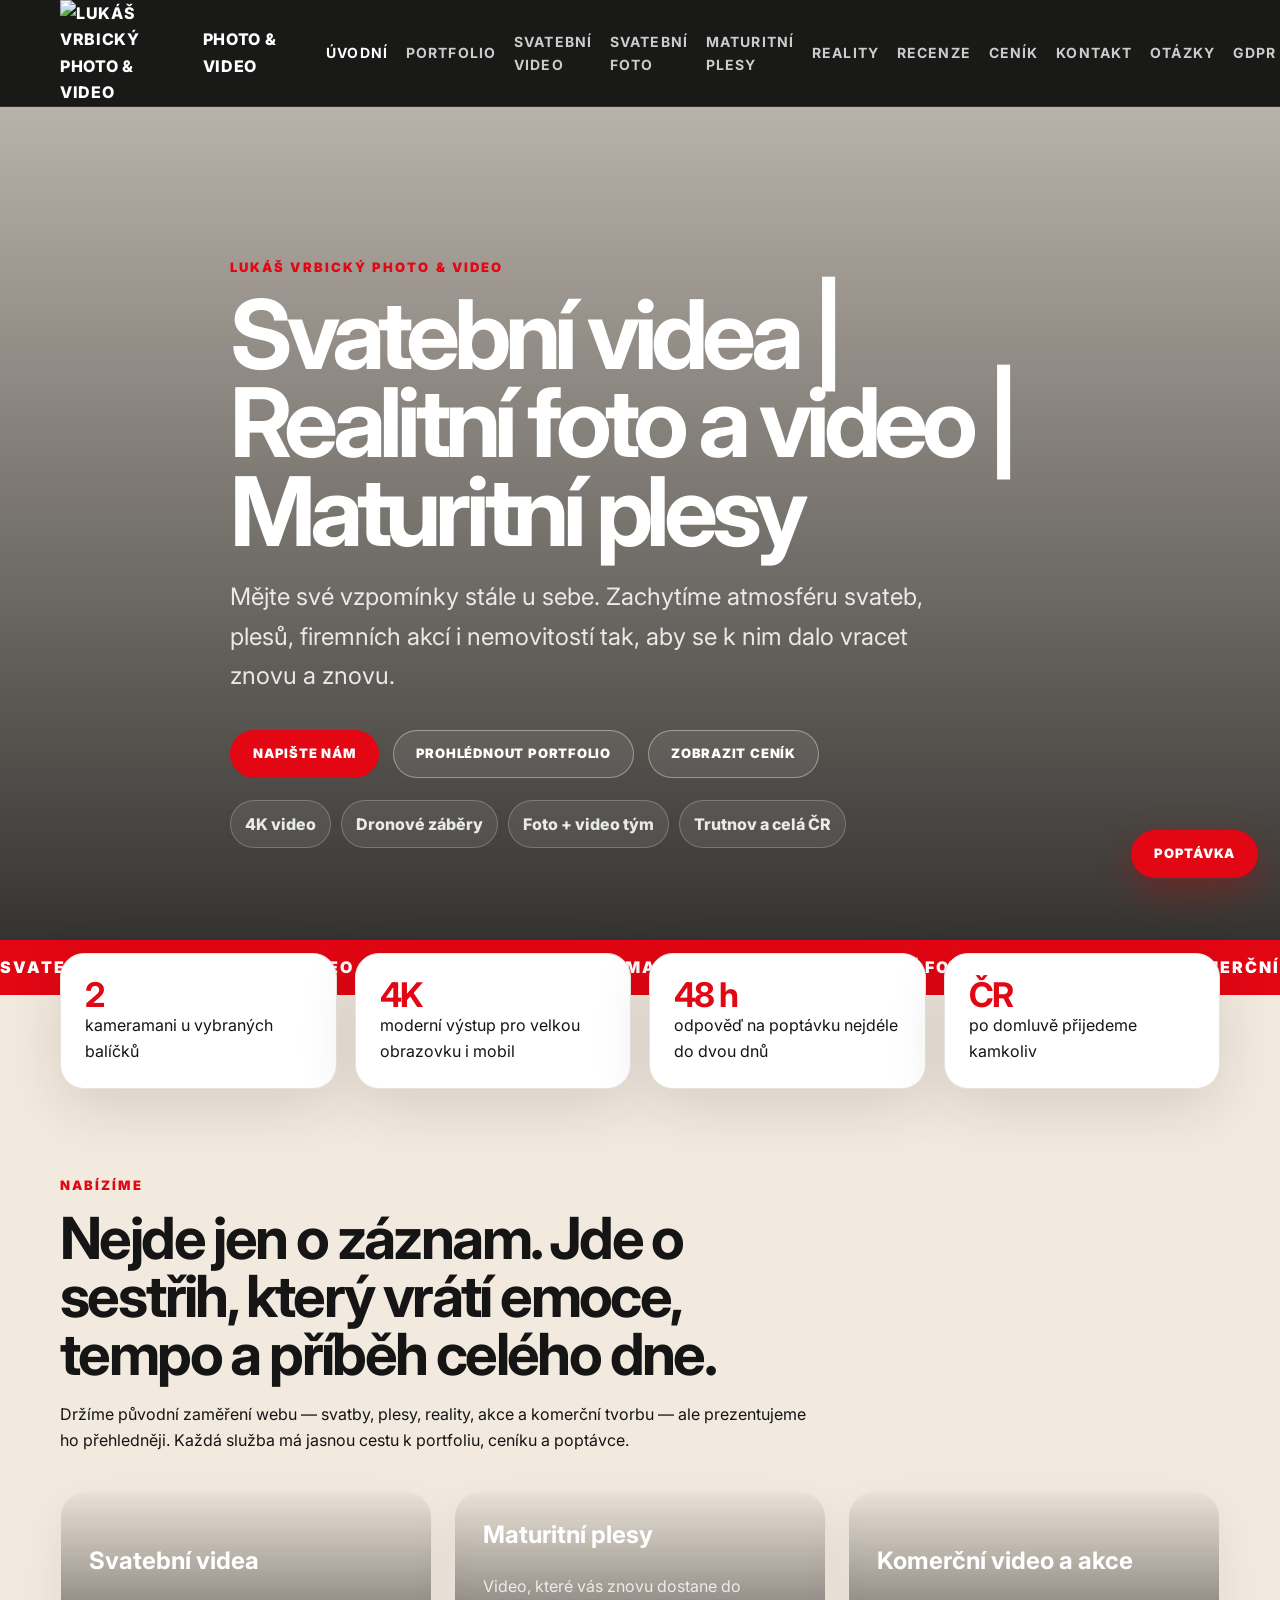
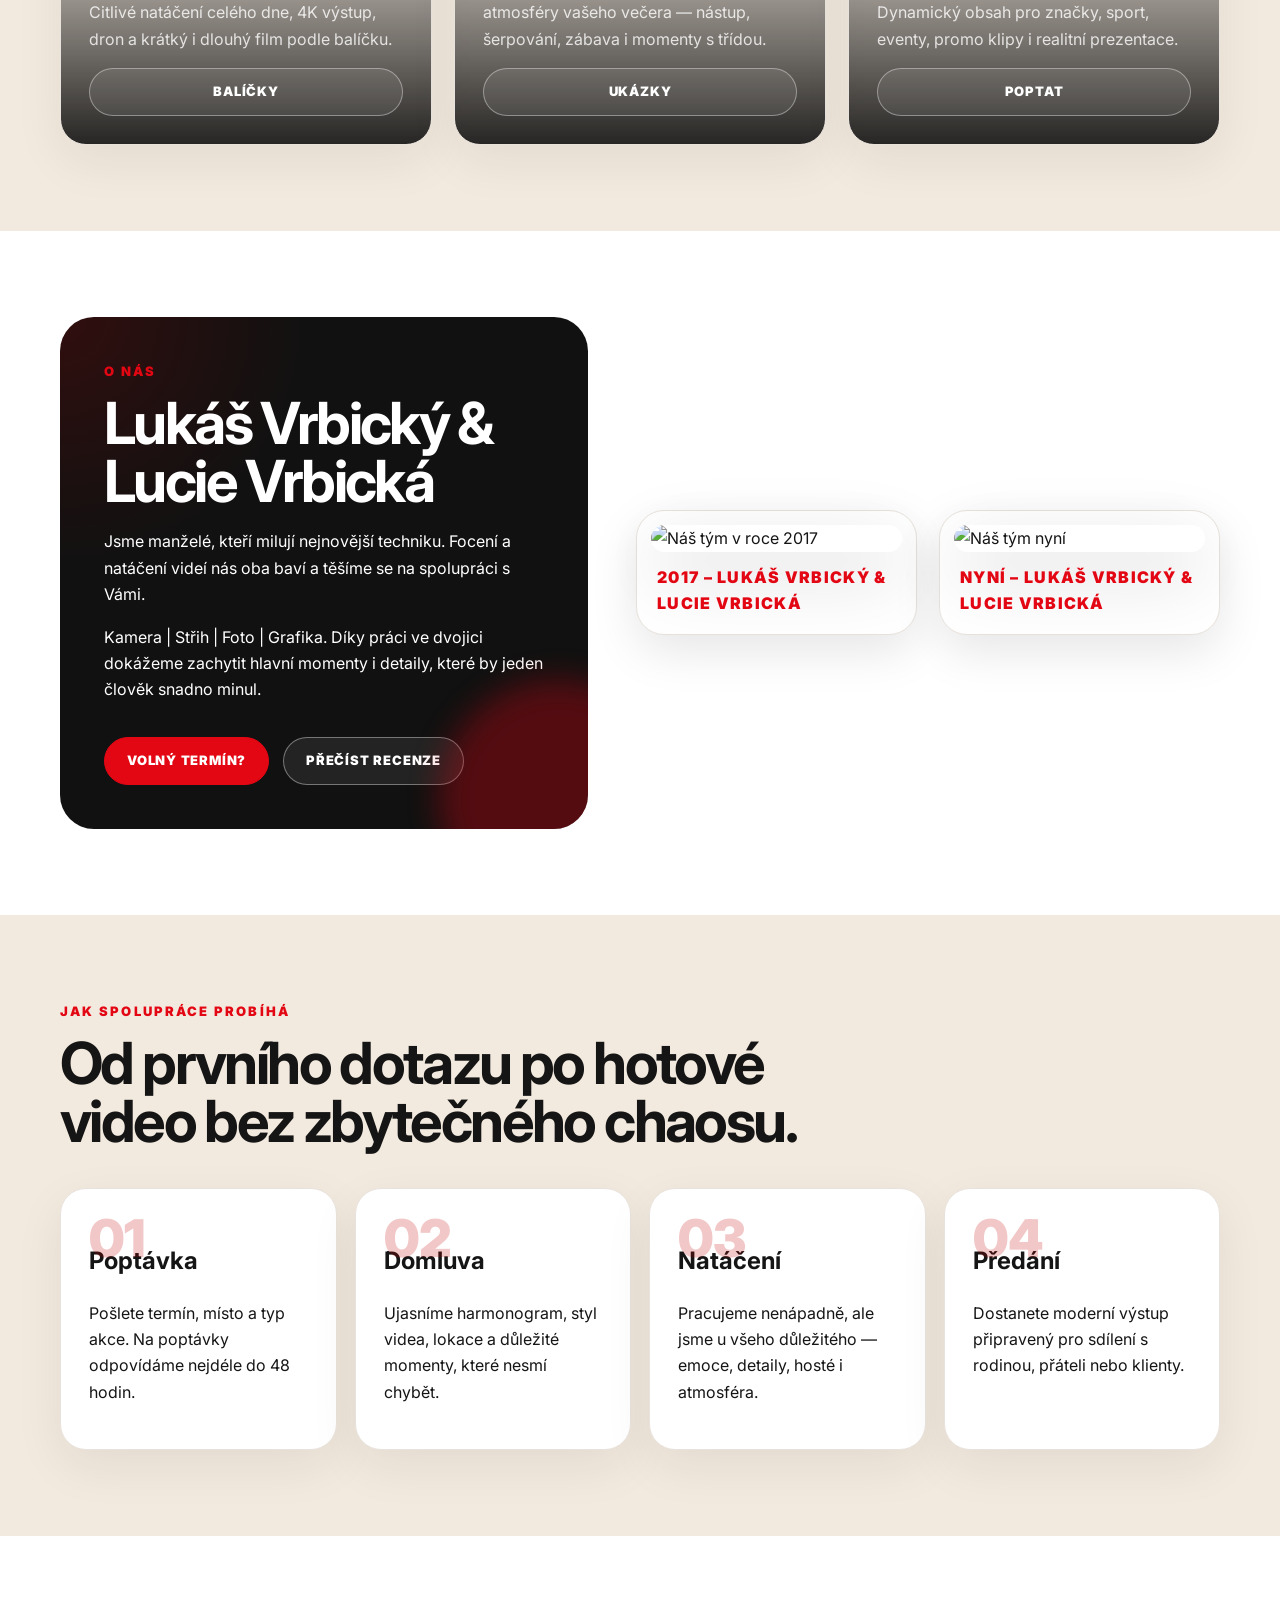
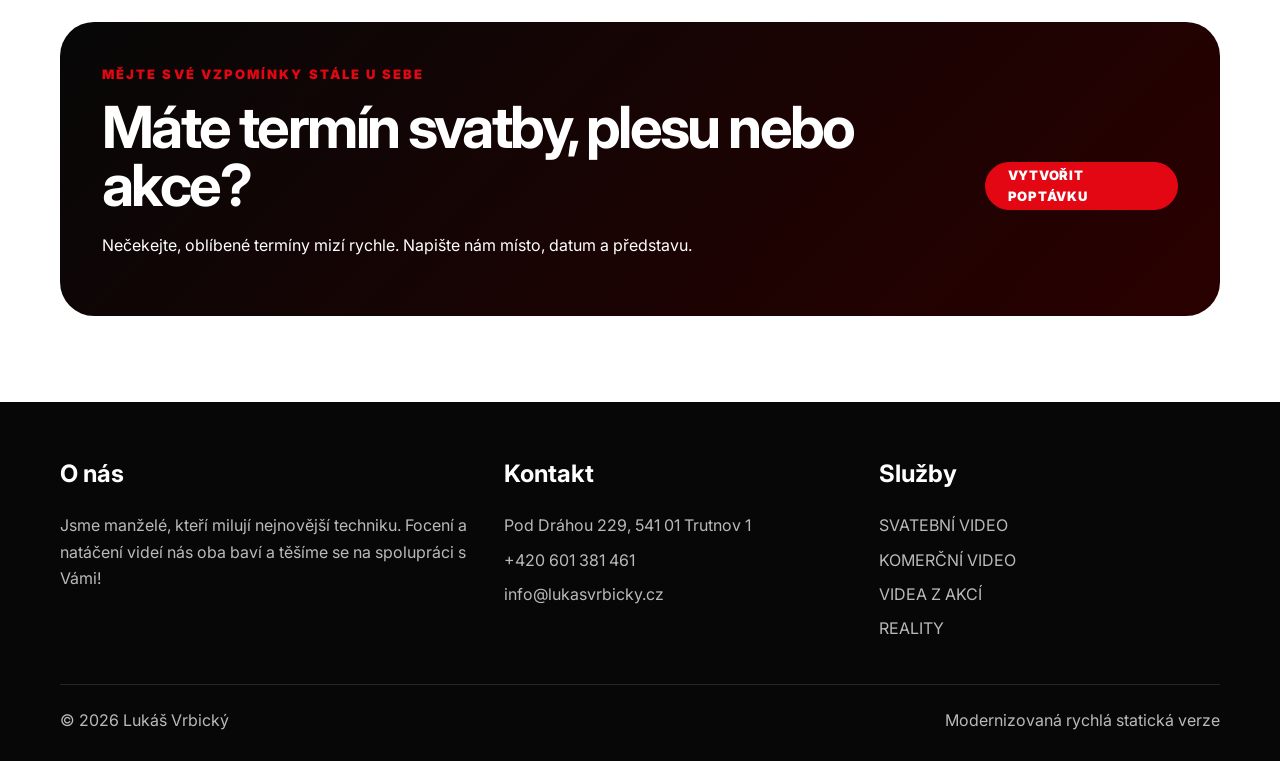
==== commit 25f5590b: "Merge branch 'main' into codex/vytvorit-novou-verzi-webovych-stranek-0s7tx4" ====
--- a/index.html
+++ b/index.html
@@ -30,4 +30,4 @@
 </footer>
 <script src="script.js"></script>
 </body>
-</html>+</html>
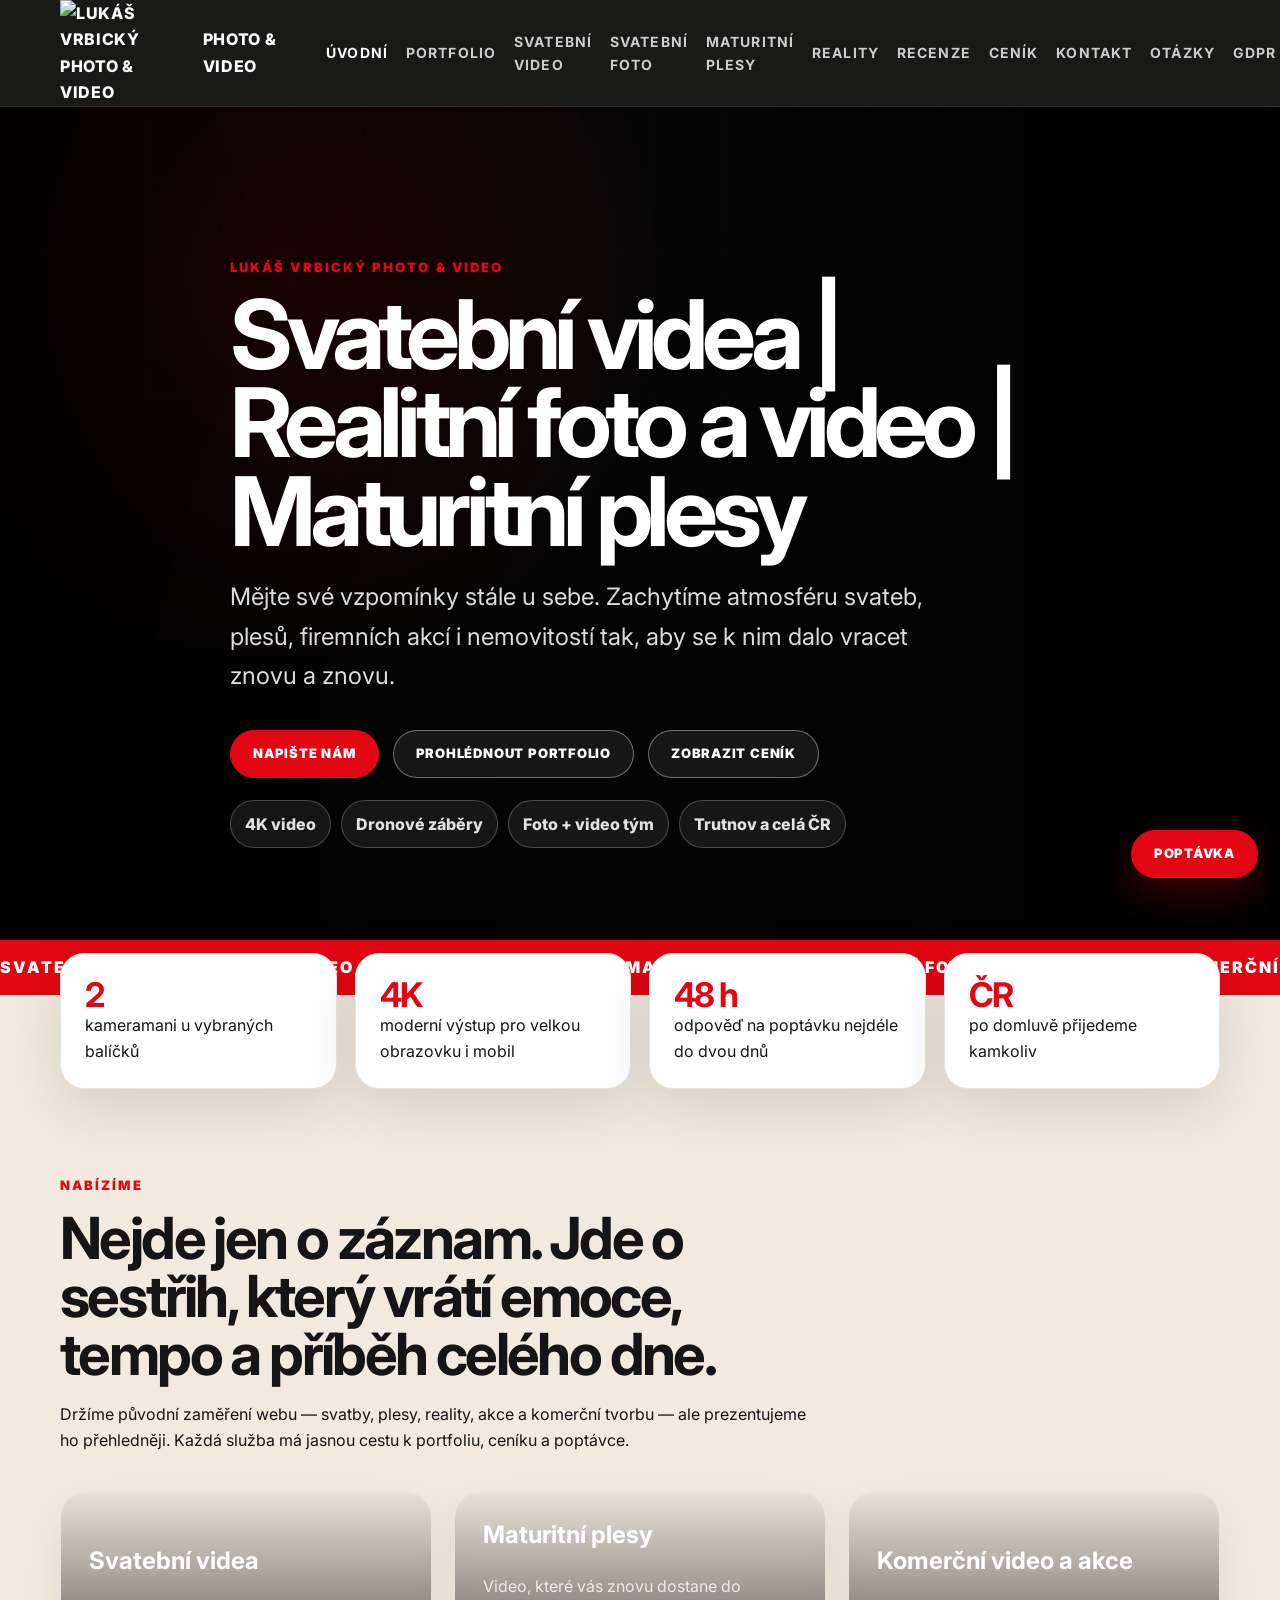
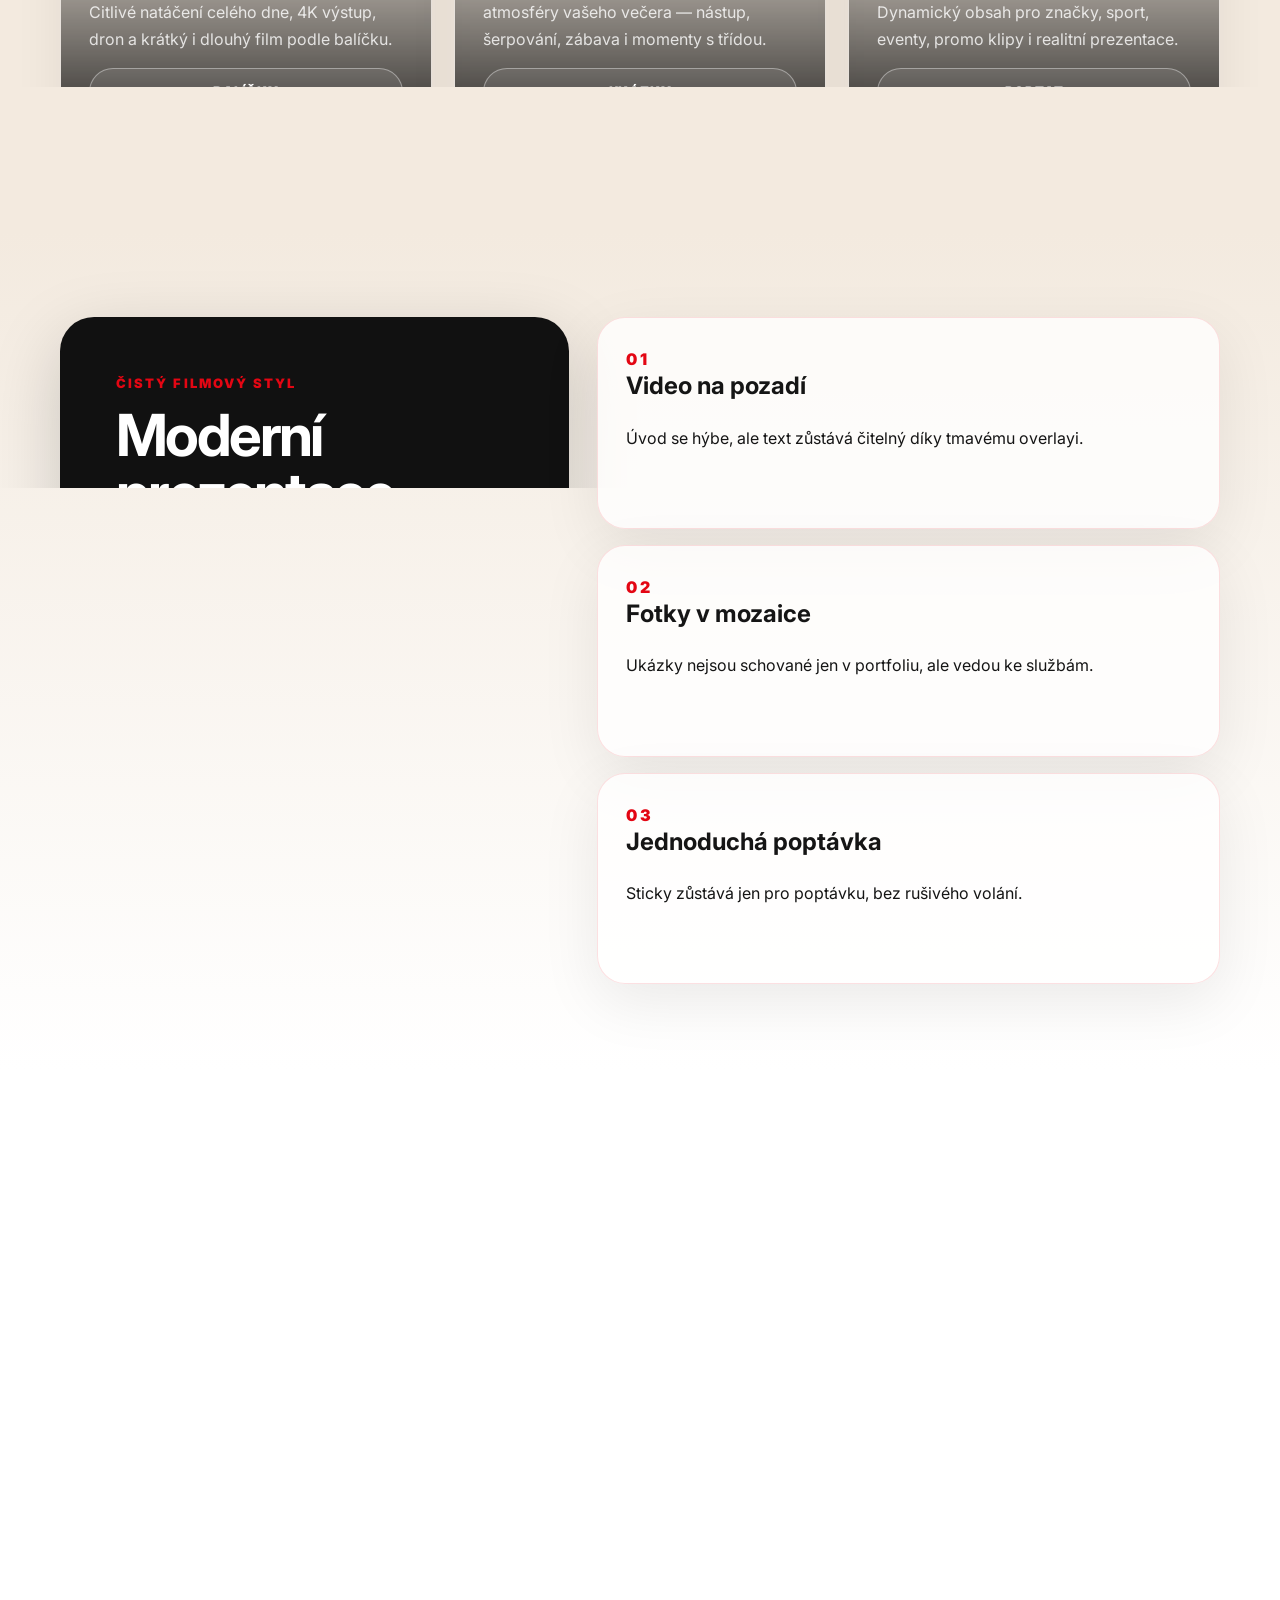
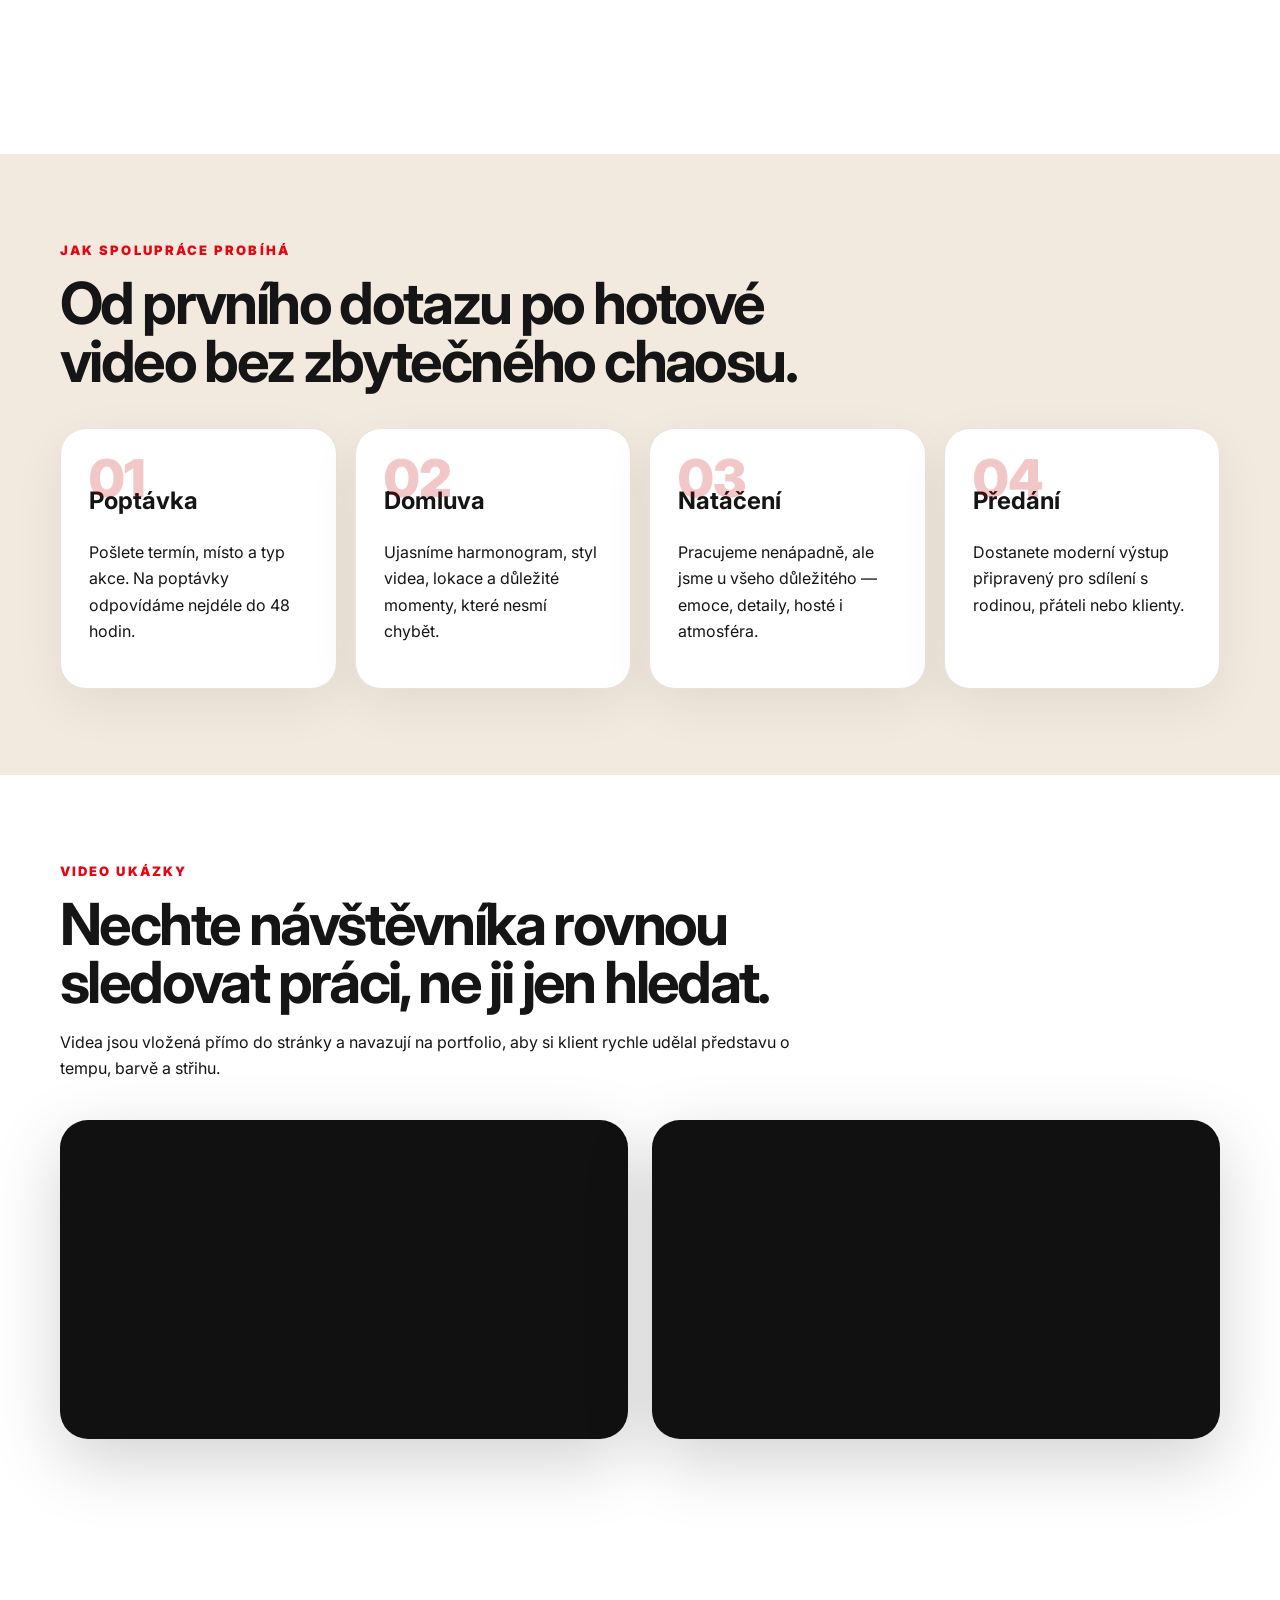
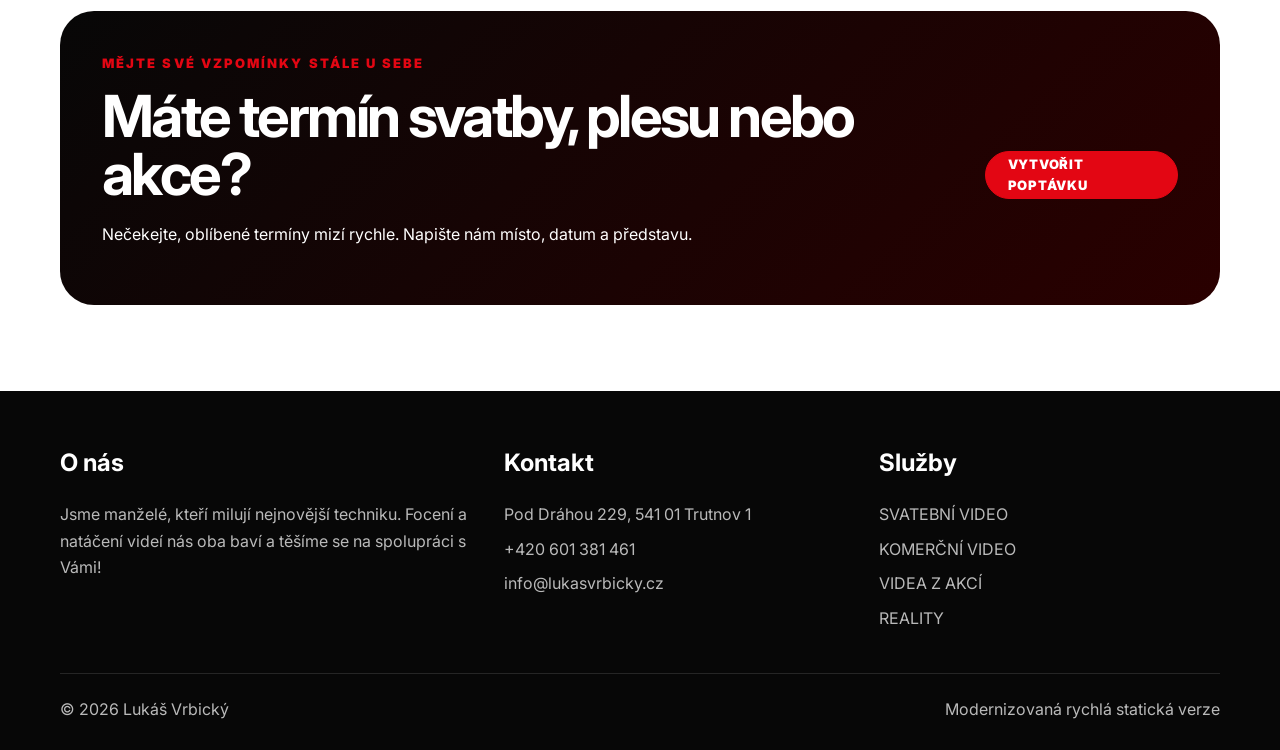
==== commit ac25f5a9: "Add video-led landing style" ====
--- a/index.html
+++ b/index.html
@@ -18,7 +18,7 @@
     <nav class="nav" data-nav><a class="active" href="index.html">Úvodní</a><a class="" href="portfolio.html">Portfolio</a><a class="" href="svatebni-video.html">Svatební video</a><a class="" href="svatebni-foto.html">Svatební foto</a><a class="" href="maturitni-plesy.html">Maturitní plesy</a><a class="" href="reality.html">Reality</a><a class="" href="recenze.html">Recenze</a><a class="" href="cenik.html">Ceník</a><a class="" href="kontakt.html">Kontakt</a><a class="" href="otazky.html">Otázky</a><a class="" href="gdpr.html">GDPR</a><a class="eshop" href="https://motis.cz/">E-shop</a></nav>
   </div>
 </header>
-<main><section class="hero"><div class="container hero-content reveal"><p class="eyebrow">Lukáš Vrbický Photo & Video</p><h1>Svatební videa | Realitní foto a video | Maturitní plesy</h1><p class="lead">Mějte své vzpomínky stále u sebe. Zachytíme atmosféru svateb, plesů, firemních akcí i nemovitostí tak, aby se k nim dalo vracet znovu a znovu.</p><div class="actions"><a class="button primary" href="kontakt.html">Napište nám</a><a class="button light" href="portfolio.html">Prohlédnout portfolio</a><a class="button light" href="cenik.html">Zobrazit ceník</a></div><div class="kicker-row"><span class="kicker">4K video</span><span class="kicker">Dronové záběry</span><span class="kicker">Foto + video tým</span><span class="kicker">Trutnov a celá ČR</span></div></div></section><div class="marquee"><span>SVATEBNÍ VIDEO • KOMERČNÍ VIDEO • VIDEA Z AKCÍ • REALITY • MATURITNÍ PLESY • SVATEBNÍ FOTO • SVATEBNÍ VIDEO • KOMERČNÍ VIDEO • VIDEA Z AKCÍ • REALITY • </span></div><section class="container stats"><article class="stat reveal"><strong>2</strong><span>kameramani u vybraných balíčků</span></article><article class="stat reveal"><strong>4K</strong><span>moderní výstup pro velkou obrazovku i mobil</span></article><article class="stat reveal"><strong>48 h</strong><span>odpověď na poptávku nejdéle do dvou dnů</span></article><article class="stat reveal"><strong>ČR</strong><span>po domluvě přijedeme kamkoliv</span></article></section><section class="section"><div class="container"><div class="section-head"><p class="eyebrow">Nabízíme</p><h2>Nejde jen o záznam. Jde o sestřih, který vrátí emoce, tempo a příběh celého dne.</h2><p>Držíme původní zaměření webu — svatby, plesy, reality, akce a komerční tvorbu — ale prezentujeme ho přehledněji. Každá služba má jasnou cestu k portfoliu, ceníku a poptávce.</p></div><div class="grid grid-3"><article class="card service-card reveal" style="--image:url(https://lukasvrbicky.cz/wp-content/uploads/2019/12/cover-1200x600.jpg)"><h3>Svatební videa</h3><p>Citlivé natáčení celého dne, 4K výstup, dron a krátký i dlouhý film podle balíčku.</p><a class="button light" href="cenik.html">Balíčky</a></article><article class="card service-card reveal" style="--image:url(https://lukasvrbicky.cz/wp-content/uploads/2018/02/maturitni-ples.jpg)"><h3>Maturitní plesy</h3><p>Video, které vás znovu dostane do atmosféry vašeho večera — nástup, šerpování, zábava i momenty s třídou.</p><a class="button light" href="portfolio.html">Ukázky</a></article><article class="card service-card reveal" style="--image:url(https://lukasvrbicky.cz/wp-content/uploads/2018/10/downhill_cover.jpg)"><h3>Komerční video a akce</h3><p>Dynamický obsah pro značky, sport, eventy, promo klipy i realitní prezentace.</p><a class="button light" href="kontakt.html">Poptat</a></article></div></div></section><section class="section alt"><div class="container split"><div class="story-panel reveal"><p class="eyebrow">O nás</p><h2>Lukáš Vrbický & Lucie Vrbická</h2><p>Jsme manželé, kteří milují nejnovější techniku. Focení a natáčení videí nás oba baví a těšíme se na spolupráci s Vámi.</p><p>Kamera | Střih | Foto | Grafika. Díky práci ve dvojici dokážeme zachytit hlavní momenty i detaily, které by jeden člověk snadno minul.</p><div class="actions"><a class="button primary" href="kontakt.html">Volný termín?</a><a class="button light" href="recenze.html">Přečíst recenze</a></div></div><div class="team-history reveal"><figure><img class="team-photo" src="https://lukasvrbicky.cz/wp-content/uploads/2018/03/nas_tym.jpg" alt="Náš tým v roce 2017" loading="lazy"><figcaption>2017 – Lukáš Vrbický & Lucie Vrbická</figcaption></figure><figure><img class="team-photo" src="https://lukasvrbicky.cz/wp-content/uploads/2025/09/nas_tym_rodina.jpg" alt="Náš tým nyní" loading="lazy"><figcaption>Nyní – Lukáš Vrbický & Lucie Vrbická</figcaption></figure></div></div></section><section class="section"><div class="container"><div class="section-head"><p class="eyebrow">Jak spolupráce probíhá</p><h2>Od prvního dotazu po hotové video bez zbytečného chaosu.</h2></div><div class="steps"><article class="card step reveal"><h3>Poptávka</h3><p>Pošlete termín, místo a typ akce. Na poptávky odpovídáme nejdéle do 48 hodin.</p></article><article class="card step reveal"><h3>Domluva</h3><p>Ujasníme harmonogram, styl videa, lokace a důležité momenty, které nesmí chybět.</p></article><article class="card step reveal"><h3>Natáčení</h3><p>Pracujeme nenápadně, ale jsme u všeho důležitého — emoce, detaily, hosté i atmosféra.</p></article><article class="card step reveal"><h3>Předání</h3><p>Dostanete moderní výstup připravený pro sdílení s rodinou, přáteli nebo klienty.</p></article></div></div></section><section class="section alt"><div class="container cta"><div><p class="eyebrow">Mějte své vzpomínky stále u sebe</p><h2>Máte termín svatby, plesu nebo akce?</h2><p>Nečekejte, oblíbené termíny mizí rychle. Napište nám místo, datum a představu.</p></div><div class="actions"><a class="button primary" href="kontakt.html">Vytvořit poptávku</a></div></div></section></main>
+<main><section class="hero video-hero"><div class="hero-video" aria-hidden="true"><iframe src="https://www.youtube-nocookie.com/embed/CHTa-pcKes4?autoplay=1&mute=1&controls=0&loop=1&playlist=CHTa-pcKes4&playsinline=1&rel=0&modestbranding=1" title="Svatební video na pozadí" tabindex="-1"></iframe></div><div class="hero-noise" aria-hidden="true"></div><div class="container hero-content reveal"><p class="eyebrow">Lukáš Vrbický Photo & Video</p><h1>Svatební videa | Realitní foto a video | Maturitní plesy</h1><p class="lead">Mějte své vzpomínky stále u sebe. Zachytíme atmosféru svateb, plesů, firemních akcí i nemovitostí tak, aby se k nim dalo vracet znovu a znovu.</p><div class="actions"><a class="button primary" href="kontakt.html">Napište nám</a><a class="button light" href="portfolio.html">Prohlédnout portfolio</a><a class="button light" href="cenik.html">Zobrazit ceník</a></div><div class="kicker-row"><span class="kicker">4K video</span><span class="kicker">Dronové záběry</span><span class="kicker">Foto + video tým</span><span class="kicker">Trutnov a celá ČR</span></div></div></section><div class="marquee"><span>SVATEBNÍ VIDEO • KOMERČNÍ VIDEO • VIDEA Z AKCÍ • REALITY • MATURITNÍ PLESY • SVATEBNÍ FOTO • SVATEBNÍ VIDEO • KOMERČNÍ VIDEO • VIDEA Z AKCÍ • REALITY • </span></div><section class="container stats"><article class="stat reveal"><strong>2</strong><span>kameramani u vybraných balíčků</span></article><article class="stat reveal"><strong>4K</strong><span>moderní výstup pro velkou obrazovku i mobil</span></article><article class="stat reveal"><strong>48 h</strong><span>odpověď na poptávku nejdéle do dvou dnů</span></article><article class="stat reveal"><strong>ČR</strong><span>po domluvě přijedeme kamkoliv</span></article></section><section class="section"><div class="container"><div class="section-head"><p class="eyebrow">Nabízíme</p><h2>Nejde jen o záznam. Jde o sestřih, který vrátí emoce, tempo a příběh celého dne.</h2><p>Držíme původní zaměření webu — svatby, plesy, reality, akce a komerční tvorbu — ale prezentujeme ho přehledněji. Každá služba má jasnou cestu k portfoliu, ceníku a poptávce.</p></div><div class="grid grid-3"><article class="card service-card reveal" style="--image:url(https://lukasvrbicky.cz/wp-content/uploads/2019/12/cover-1200x600.jpg)"><h3>Svatební videa</h3><p>Citlivé natáčení celého dne, 4K výstup, dron a krátký i dlouhý film podle balíčku.</p><a class="button light" href="cenik.html">Balíčky</a></article><article class="card service-card reveal" style="--image:url(https://lukasvrbicky.cz/wp-content/uploads/2018/02/maturitni-ples.jpg)"><h3>Maturitní plesy</h3><p>Video, které vás znovu dostane do atmosféry vašeho večera — nástup, šerpování, zábava i momenty s třídou.</p><a class="button light" href="portfolio.html">Ukázky</a></article><article class="card service-card reveal" style="--image:url(https://lukasvrbicky.cz/wp-content/uploads/2018/10/downhill_cover.jpg)"><h3>Komerční video a akce</h3><p>Dynamický obsah pro značky, sport, eventy, promo klipy i realitní prezentace.</p><a class="button light" href="kontakt.html">Poptat</a></article></div></div></section><section class="section studio-section"><div class="container studio-grid"><div class="studio-copy reveal-on-scroll"><p class="eyebrow">Čistý filmový styl</p><h2>Moderní prezentace, která staví obraz na první místo.</h2><p>Inspirace referenční landing stránkou je v klidném tempu, výrazném hero videu, velkých blocích textu, jemných přechodech a kartách, které nepůsobí přeplácaně. Video, fotky a CTA teď vedou návštěvníka přirozeně od emocí k poptávce.</p><div class="actions"><a class="button primary" href="svatebni-video.html">Svatební video</a><a class="button light dark" href="reality.html">Reality</a></div></div><div class="studio-stack reveal-on-scroll"><article><span>01</span><h3>Video na pozadí</h3><p>Úvod se hýbe, ale text zůstává čitelný díky tmavému overlayi.</p></article><article><span>02</span><h3>Fotky v mozaice</h3><p>Ukázky nejsou schované jen v portfoliu, ale vedou ke službám.</p></article><article><span>03</span><h3>Jednoduchá poptávka</h3><p>Sticky zůstává jen pro poptávku, bez rušivého volání.</p></article></div></div></section><section class="section alt"><div class="container split"><div class="story-panel reveal"><p class="eyebrow">O nás</p><h2>Lukáš Vrbický & Lucie Vrbická</h2><p>Jsme manželé, kteří milují nejnovější techniku. Focení a natáčení videí nás oba baví a těšíme se na spolupráci s Vámi.</p><p>Kamera | Střih | Foto | Grafika. Díky práci ve dvojici dokážeme zachytit hlavní momenty i detaily, které by jeden člověk snadno minul.</p><div class="actions"><a class="button primary" href="kontakt.html">Volný termín?</a><a class="button light" href="recenze.html">Přečíst recenze</a></div></div><div class="team-history reveal"><figure><img class="team-photo" src="https://lukasvrbicky.cz/wp-content/uploads/2018/03/nas_tym.jpg" alt="Náš tým v roce 2017" loading="lazy"><figcaption>2017 – Lukáš Vrbický & Lucie Vrbická</figcaption></figure><figure><img class="team-photo" src="https://lukasvrbicky.cz/wp-content/uploads/2025/09/nas_tym_rodina.jpg" alt="Náš tým nyní" loading="lazy"><figcaption>Nyní – Lukáš Vrbický & Lucie Vrbická</figcaption></figure></div></div></section><section class="section"><div class="container"><div class="section-head"><p class="eyebrow">Jak spolupráce probíhá</p><h2>Od prvního dotazu po hotové video bez zbytečného chaosu.</h2></div><div class="steps"><article class="card step reveal"><h3>Poptávka</h3><p>Pošlete termín, místo a typ akce. Na poptávky odpovídáme nejdéle do 48 hodin.</p></article><article class="card step reveal"><h3>Domluva</h3><p>Ujasníme harmonogram, styl videa, lokace a důležité momenty, které nesmí chybět.</p></article><article class="card step reveal"><h3>Natáčení</h3><p>Pracujeme nenápadně, ale jsme u všeho důležitého — emoce, detaily, hosté i atmosféra.</p></article><article class="card step reveal"><h3>Předání</h3><p>Dostanete moderní výstup připravený pro sdílení s rodinou, přáteli nebo klienty.</p></article></div></div></section><section class="section alt"><div class="container"><div class="section-head reveal-on-scroll"><p class="eyebrow">Video ukázky</p><h2>Nechte návštěvníka rovnou sledovat práci, ne ji jen hledat.</h2><p>Videa jsou vložená přímo do stránky a navazují na portfolio, aby si klient rychle udělal představu o tempu, barvě a střihu.</p></div><div class="media-grid"><iframe class="video-frame reveal-on-scroll" loading="lazy" src="https://www.youtube-nocookie.com/embed/CHTa-pcKes4?rel=0" title="Aneta a Michal | Svatební video" allowfullscreen></iframe><iframe class="video-frame reveal-on-scroll" loading="lazy" src="https://www.youtube-nocookie.com/embed/yixaodMdpJY?rel=0" title="Terka a Robo | Svatební video" allowfullscreen></iframe></div></div></section><section class="section alt"><div class="container cta"><div><p class="eyebrow">Mějte své vzpomínky stále u sebe</p><h2>Máte termín svatby, plesu nebo akce?</h2><p>Nečekejte, oblíbené termíny mizí rychle. Napište nám místo, datum a představu.</p></div><div class="actions"><a class="button primary" href="kontakt.html">Vytvořit poptávku</a></div></div></section></main>
 <div class="floating-cta"><a class="button primary" href="kontakt.html">Poptávka</a></div>
 <footer class="footer">
   <div class="container footer-grid">
@@ -30,4 +30,4 @@
 </footer>
 <script src="script.js"></script>
 </body>
-</html>
+</html>
--- a/styles.css
+++ b/styles.css
@@ -114,3 +114,22 @@
 .icon-list p { display: flex; gap: 12px; align-items: flex-start; margin: 0; padding: 14px; border: 1px solid var(--line); border-radius: 18px; background: #fff; }
 .icon { width: 34px; height: 34px; display: inline-grid; place-items: center; flex: 0 0 34px; border-radius: 50%; background: rgba(227,6,19,.12); color: var(--red); }
 @media (max-width: 900px) { .media-grid, .team-history, .photo-mosaic { grid-template-columns: 1fr; } .photo-mosaic img, .photo-mosaic img:nth-child(1), .photo-mosaic img:nth-child(6) { grid-column: auto; } }
+
+/* L9-inspired clean video landing refinements */
+.video-hero { overflow: hidden; isolation: isolate; }
+.hero-video { position: absolute; inset: 0; z-index: -3; pointer-events: none; background: #080808; }
+.hero-video iframe { position: absolute; top: 50%; left: 50%; width: 177.78vh; min-width: 100%; height: 56.25vw; min-height: 100%; transform: translate(-50%, -50%); border: 0; filter: saturate(.92) contrast(1.08); }
+.video-hero::before { content: ""; position: absolute; inset: 0; z-index: -2; background: linear-gradient(90deg, rgba(0,0,0,.86), rgba(0,0,0,.42) 48%, rgba(0,0,0,.76)), radial-gradient(circle at 20% 20%, rgba(227,6,19,.28), transparent 34%); }
+.hero-noise { position: absolute; inset: 0; z-index: -1; opacity: .18; background-image: linear-gradient(90deg, rgba(255,255,255,.05) 1px, transparent 1px), linear-gradient(rgba(255,255,255,.04) 1px, transparent 1px); background-size: 72px 72px; mask-image: linear-gradient(#000, transparent 78%); }
+.button.dark, .story-panel .button.light { background: #111; border-color: #111; color: #fff; }
+.studio-section { background: linear-gradient(180deg, var(--paper), #fff); }
+.studio-grid { display: grid; grid-template-columns: .9fr 1.1fr; gap: 28px; align-items: stretch; }
+.studio-copy { border-radius: 34px; padding: clamp(28px, 5vw, 56px); background: #111; color: #fff; box-shadow: var(--shadow); }
+.studio-copy p:not(.eyebrow) { color: rgba(255,255,255,.76); }
+.studio-stack { display: grid; gap: 16px; }
+.studio-stack article { position: relative; overflow: hidden; border: 1px solid rgba(227,6,19,.12); border-radius: 28px; padding: 28px; background: rgba(255,255,255,.78); box-shadow: 0 18px 60px rgba(0,0,0,.08); transform: translateZ(0); transition: transform .35s ease, box-shadow .35s ease; }
+.studio-stack article:hover { transform: translateY(-6px); box-shadow: 0 26px 80px rgba(0,0,0,.14); }
+.studio-stack span { color: var(--red); font-weight: 900; letter-spacing: .14em; }
+.reveal-on-scroll { opacity: 0; transform: translateY(28px); transition: opacity .75s ease, transform .75s ease; }
+.reveal-on-scroll.is-visible { opacity: 1; transform: translateY(0); }
+@media (max-width: 900px) { .studio-grid { grid-template-columns: 1fr; } .hero-video iframe { width: 220vh; height: 123.75vw; } }
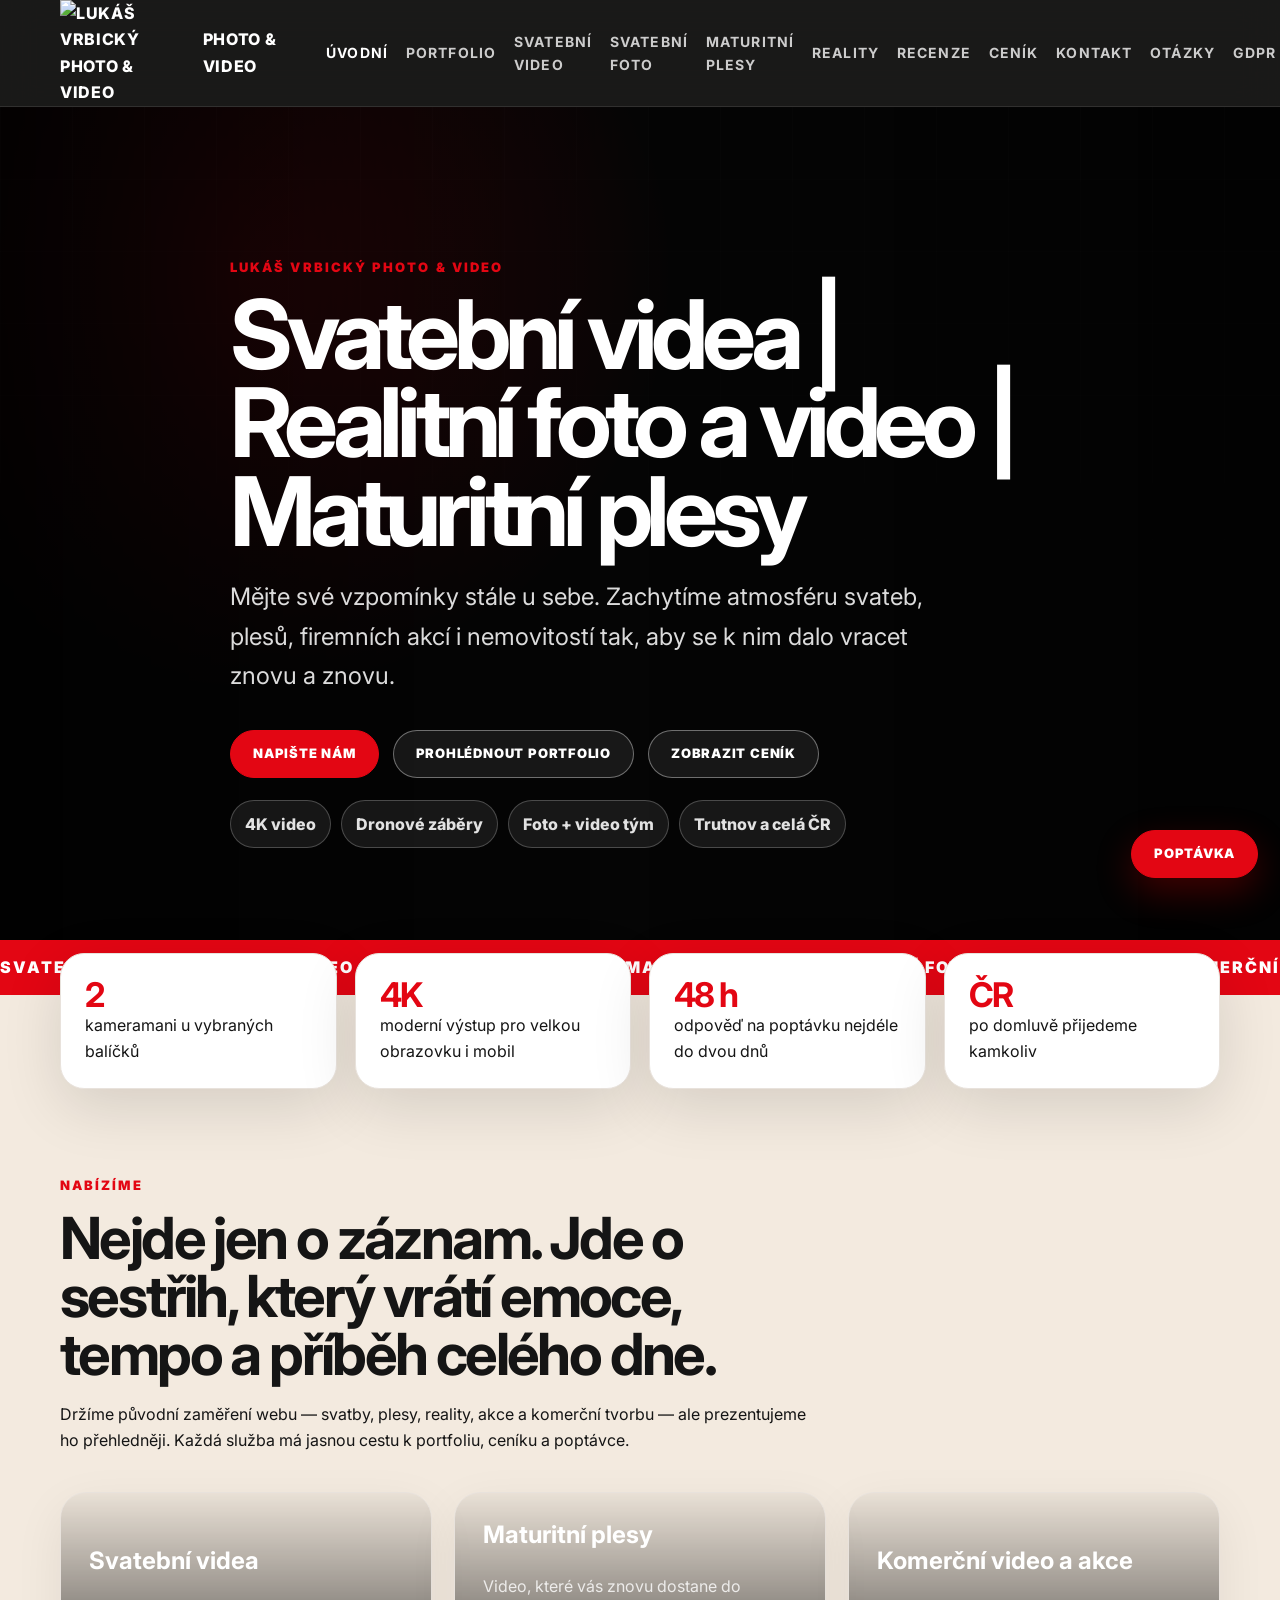
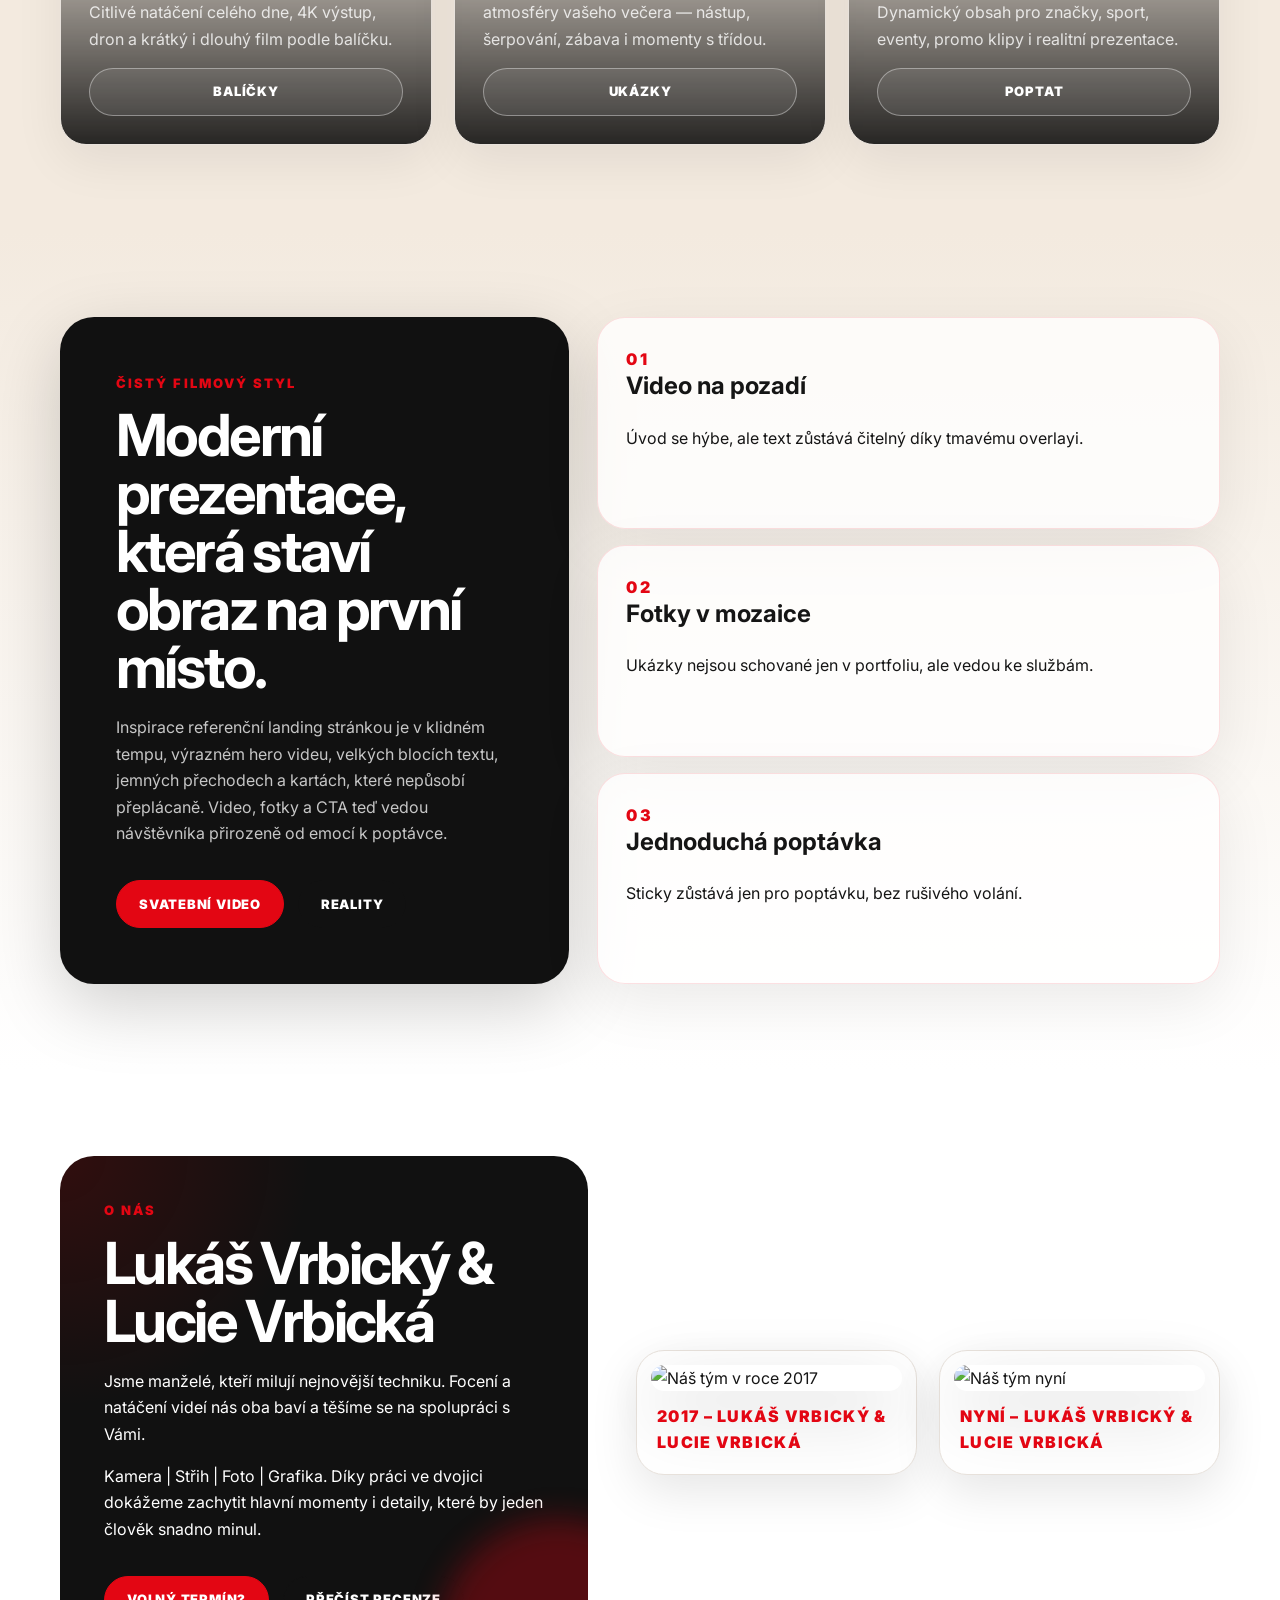
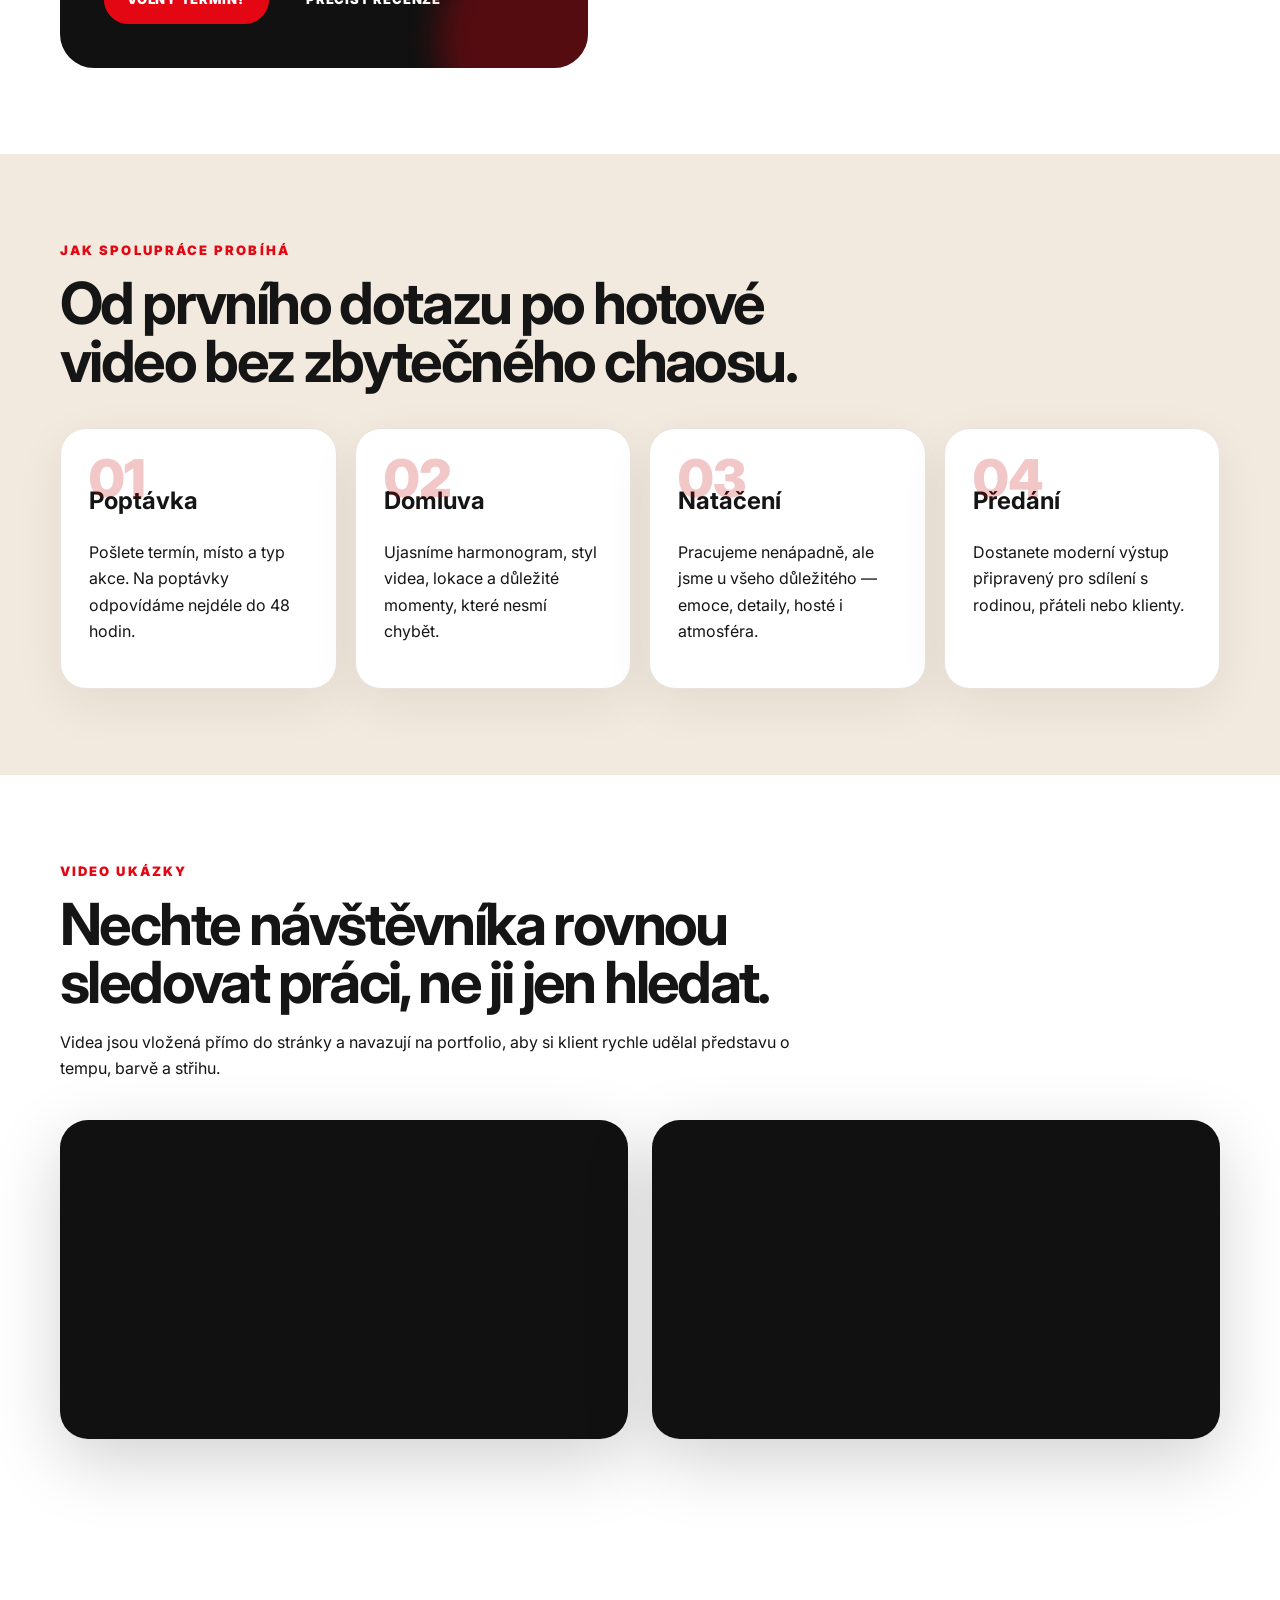
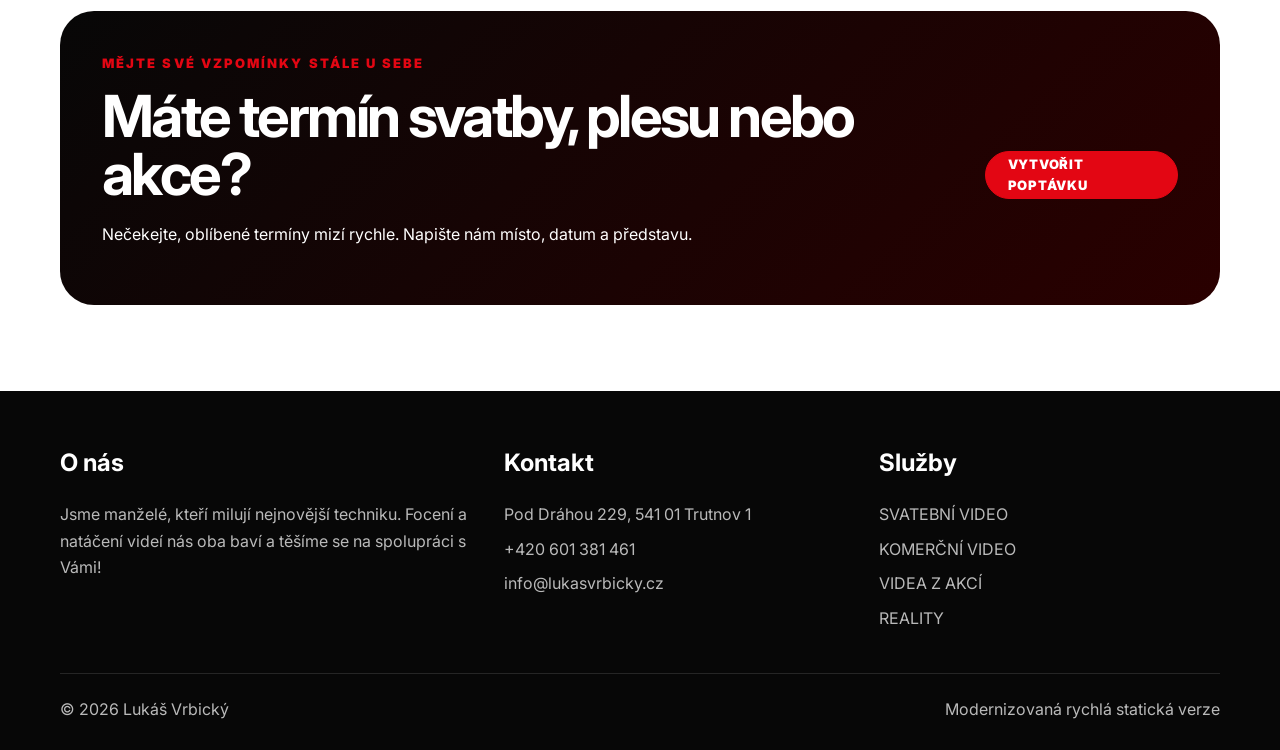
==== commit a1c112ad: "Merge branch 'main' into codex/vytvorit-novou-verzi-webovych-stranek-g7pc6f" ====
--- a/index.html
+++ b/index.html
@@ -30,4 +30,4 @@
 </footer>
 <script src="script.js"></script>
 </body>
-</html>+</html>
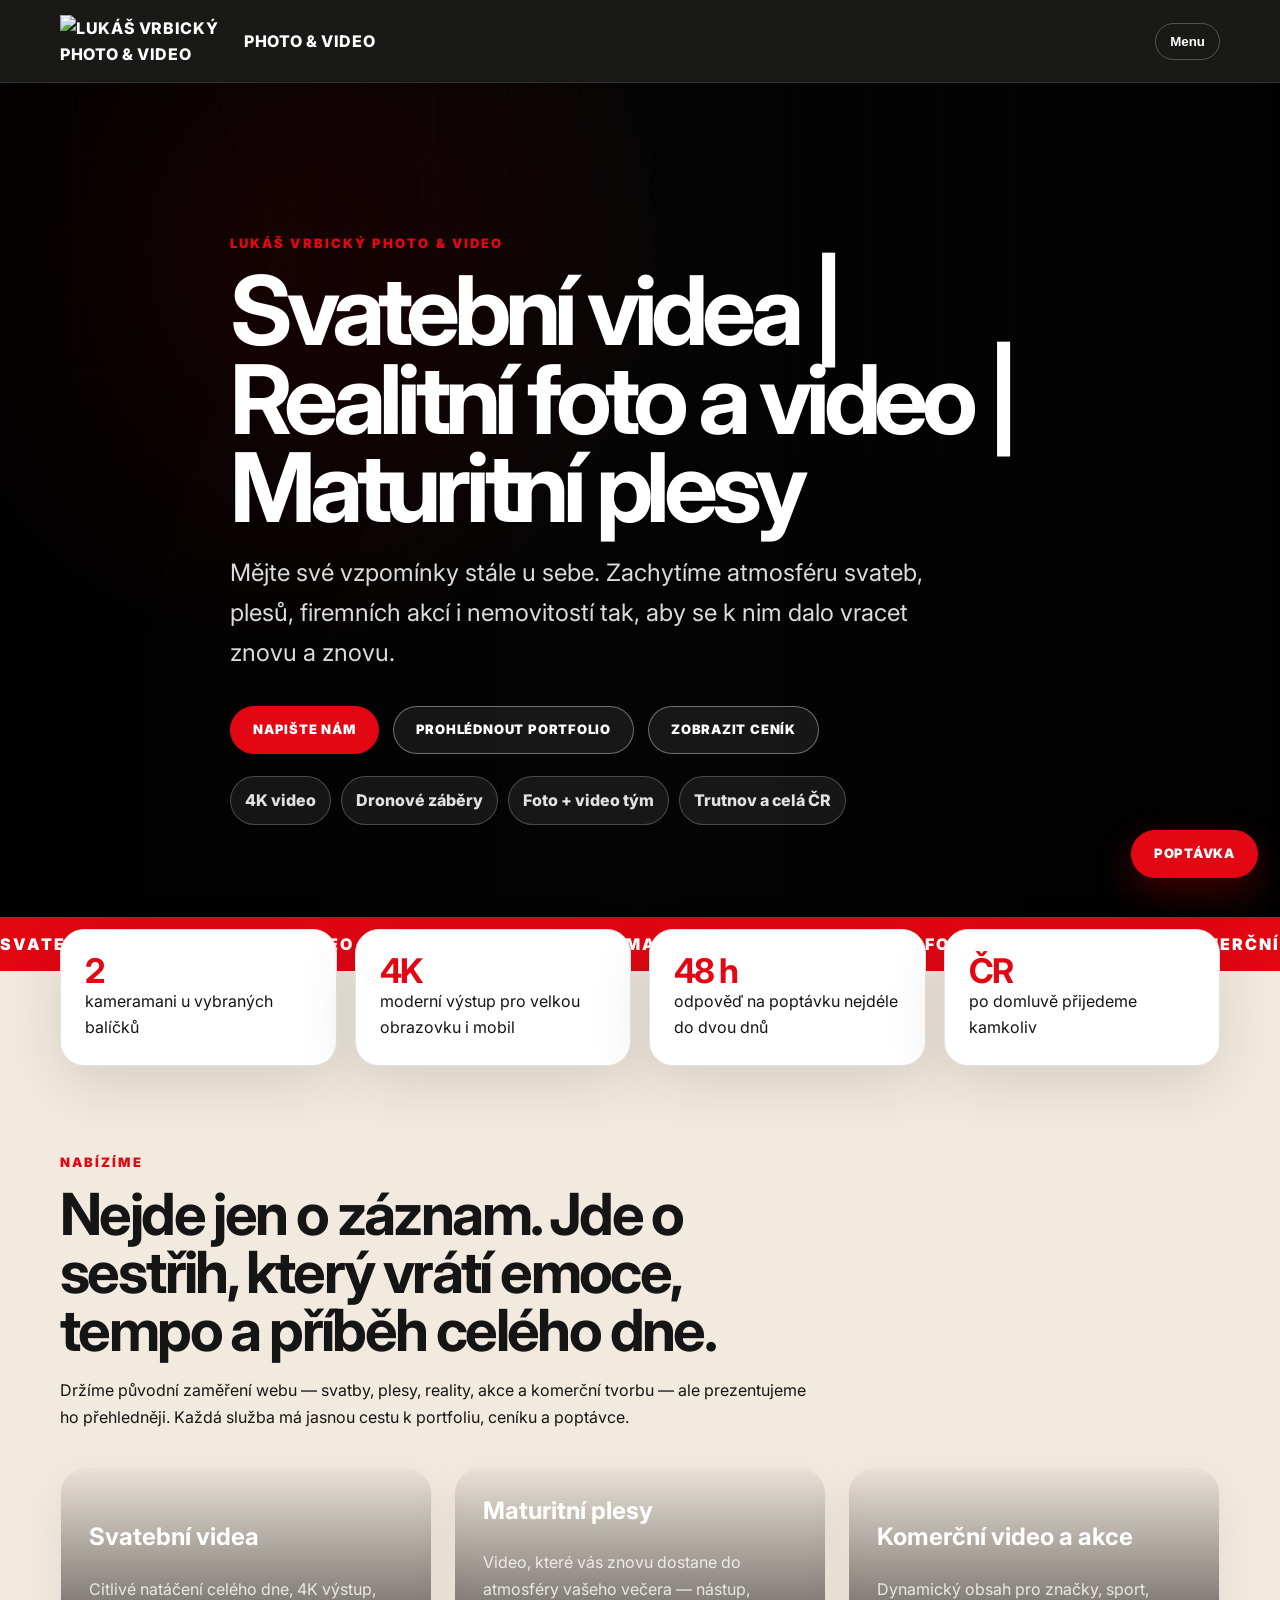
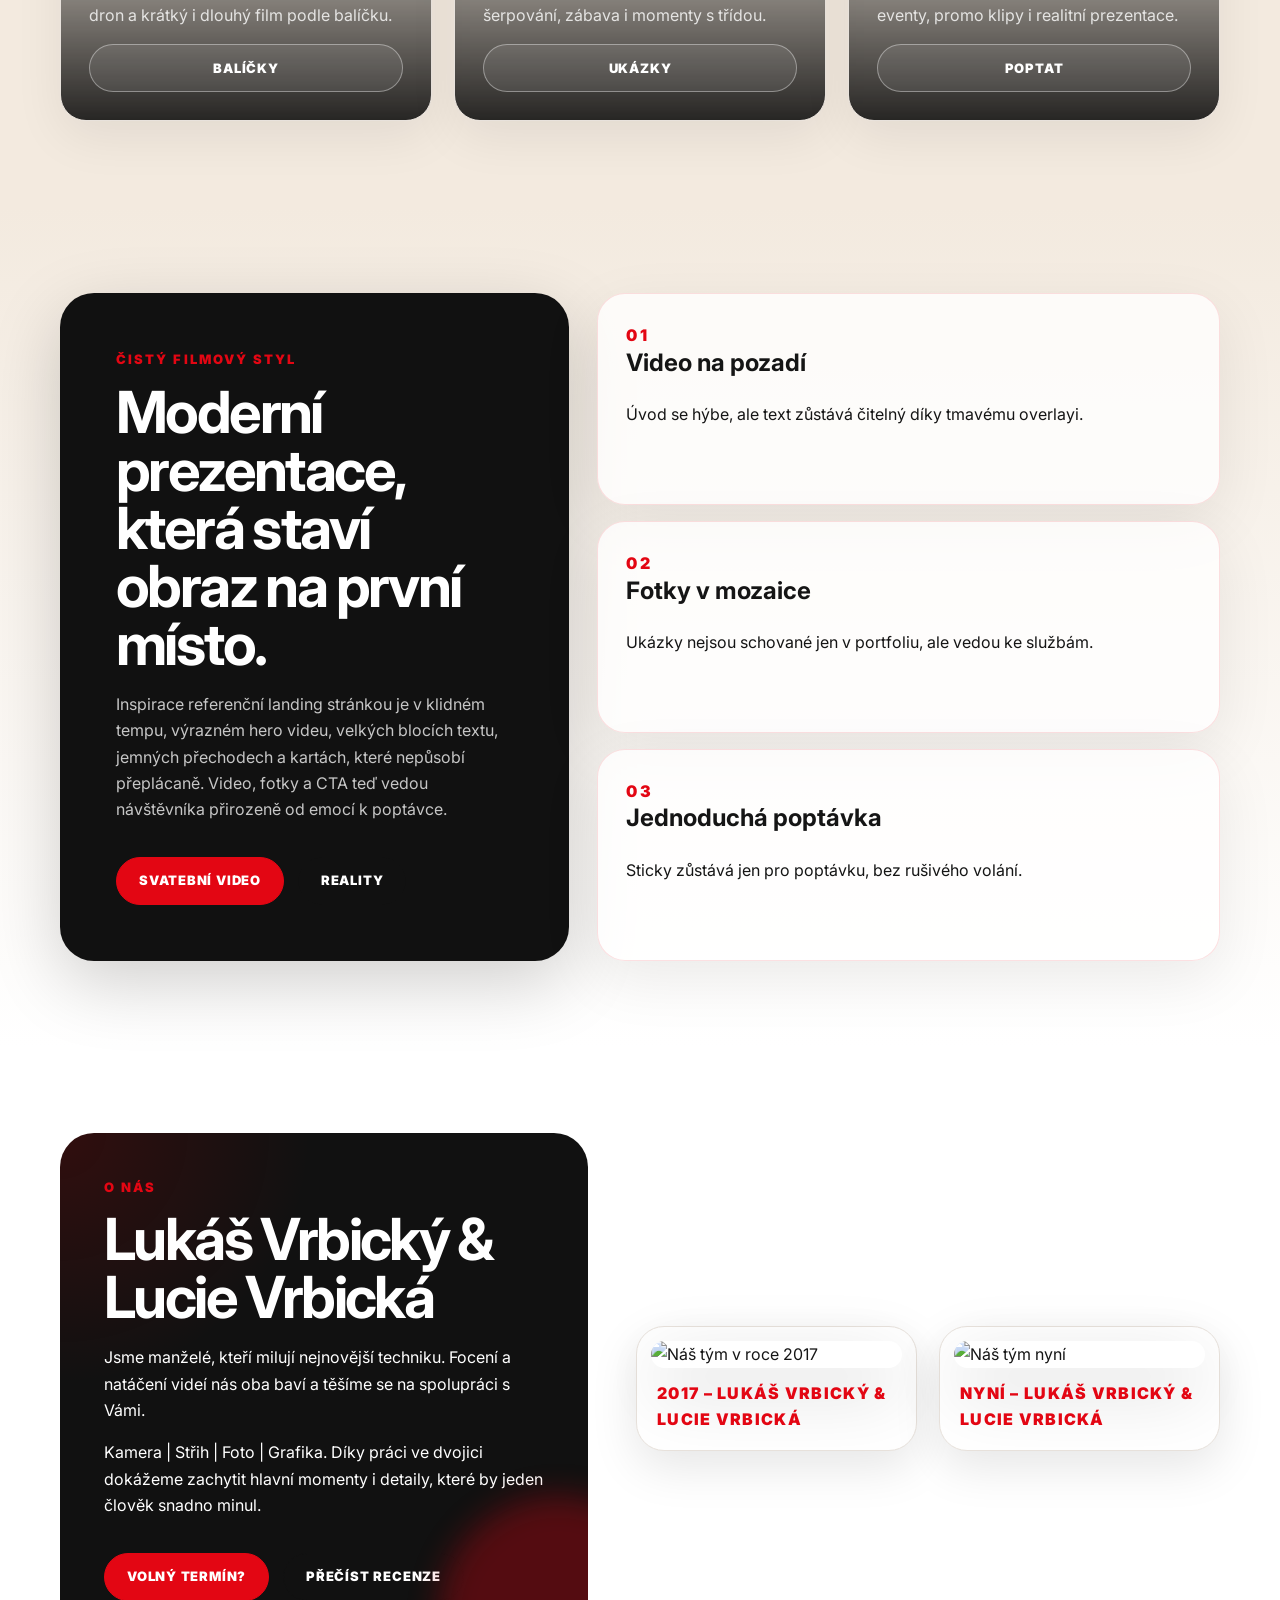
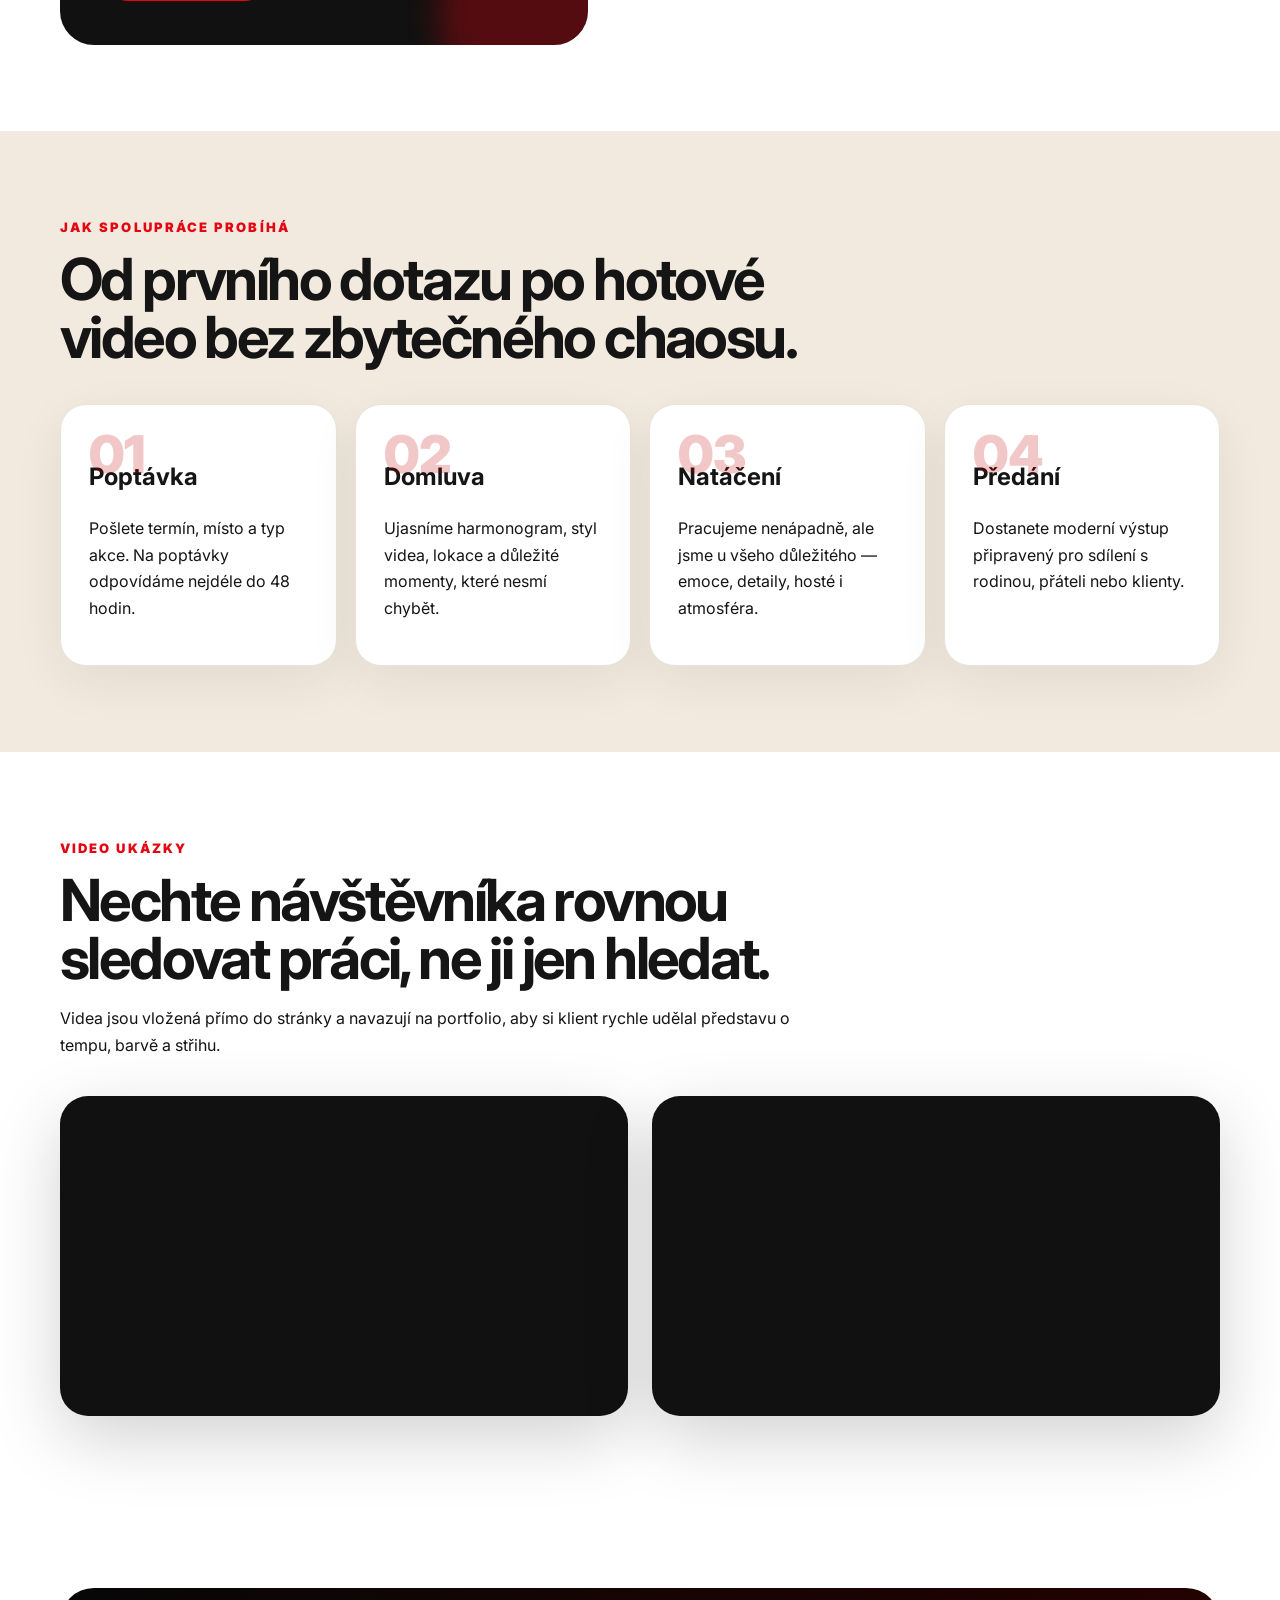
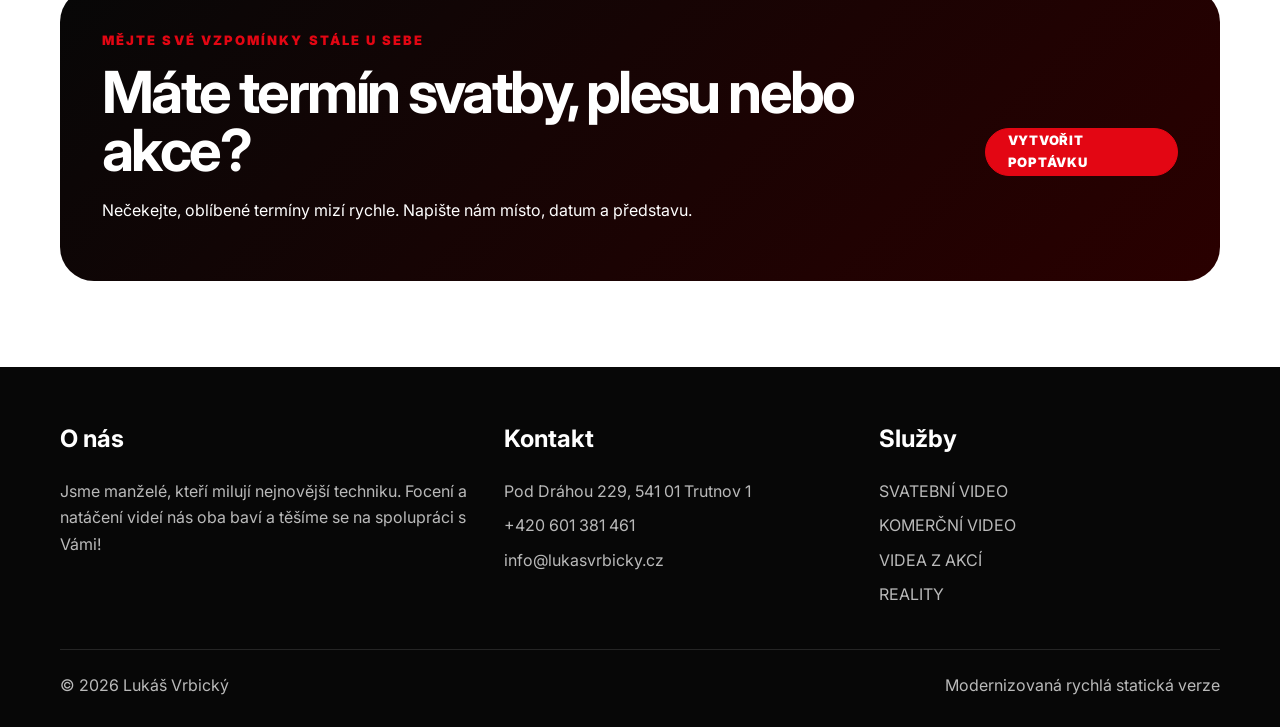
==== commit ebfcd92d: "Fix contact form nav overflow and reality content" ====
--- a/index.html
+++ b/index.html
@@ -30,4 +30,4 @@
 </footer>
 <script src="script.js"></script>
 </body>
-</html>
+</html>
--- a/styles.css
+++ b/styles.css
@@ -133,3 +133,17 @@
 .reveal-on-scroll { opacity: 0; transform: translateY(28px); transition: opacity .75s ease, transform .75s ease; }
 .reveal-on-scroll.is-visible { opacity: 1; transform: translateY(0); }
 @media (max-width: 900px) { .studio-grid { grid-template-columns: 1fr; } .hero-video iframe { width: 220vh; height: 123.75vw; } }
+
+/* Review fixes: desktop nav no longer overflows and form labels are usable */
+.form label { display: grid; gap: 7px; font-weight: 800; color: var(--ink); }
+.nav { flex-wrap: wrap; justify-content: flex-end; row-gap: 8px; }
+@media (max-width: 1280px) {
+  .nav-toggle { display: inline-flex; }
+  .nav { position: absolute; left: 20px; right: 20px; top: 82px; display: none; flex-direction: column; align-items: stretch; justify-content: flex-start; background: #111; border: 1px solid rgba(255,255,255,.14); border-radius: 22px; padding: 18px; }
+  .nav.is-open { display: flex; }
+}
+.realty-gallery { display: grid; grid-template-columns: repeat(3, 1fr); gap: 14px; }
+.realty-shot { min-height: 230px; border-radius: 24px; padding: 18px; display: flex; align-items: flex-end; color: #fff; background: linear-gradient(180deg, rgba(0,0,0,.05), rgba(0,0,0,.72)), var(--image, linear-gradient(135deg, #3d3d3d, #111)); background-size: cover; background-position: center; box-shadow: 0 18px 55px rgba(0,0,0,.14); }
+.realty-shot strong { font-size: 20px; }
+.realty-hero { --hero-image: url('https://lukasvrbicky.cz/wp-content/uploads/2025/09/dron-vila-se-3-byty.jpg'); }
+@media (max-width: 900px) { .realty-gallery { grid-template-columns: 1fr; } }
